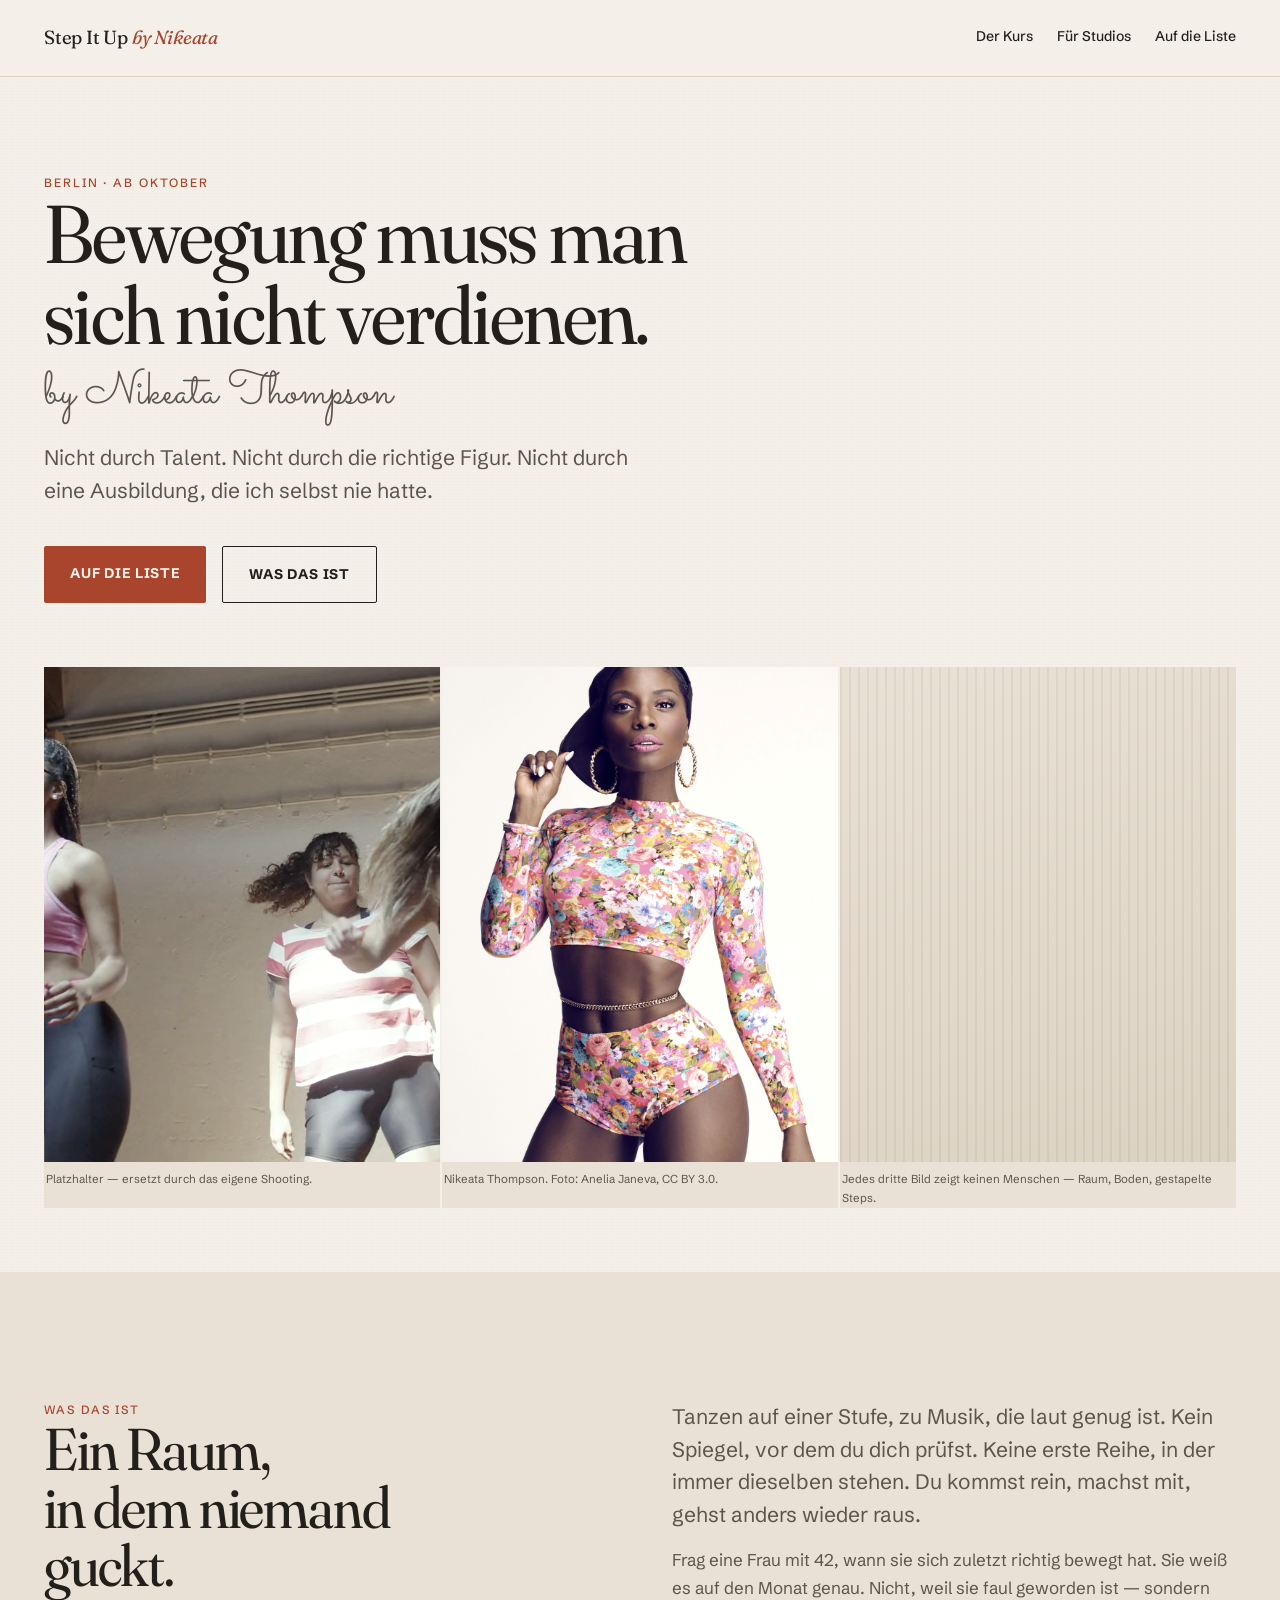
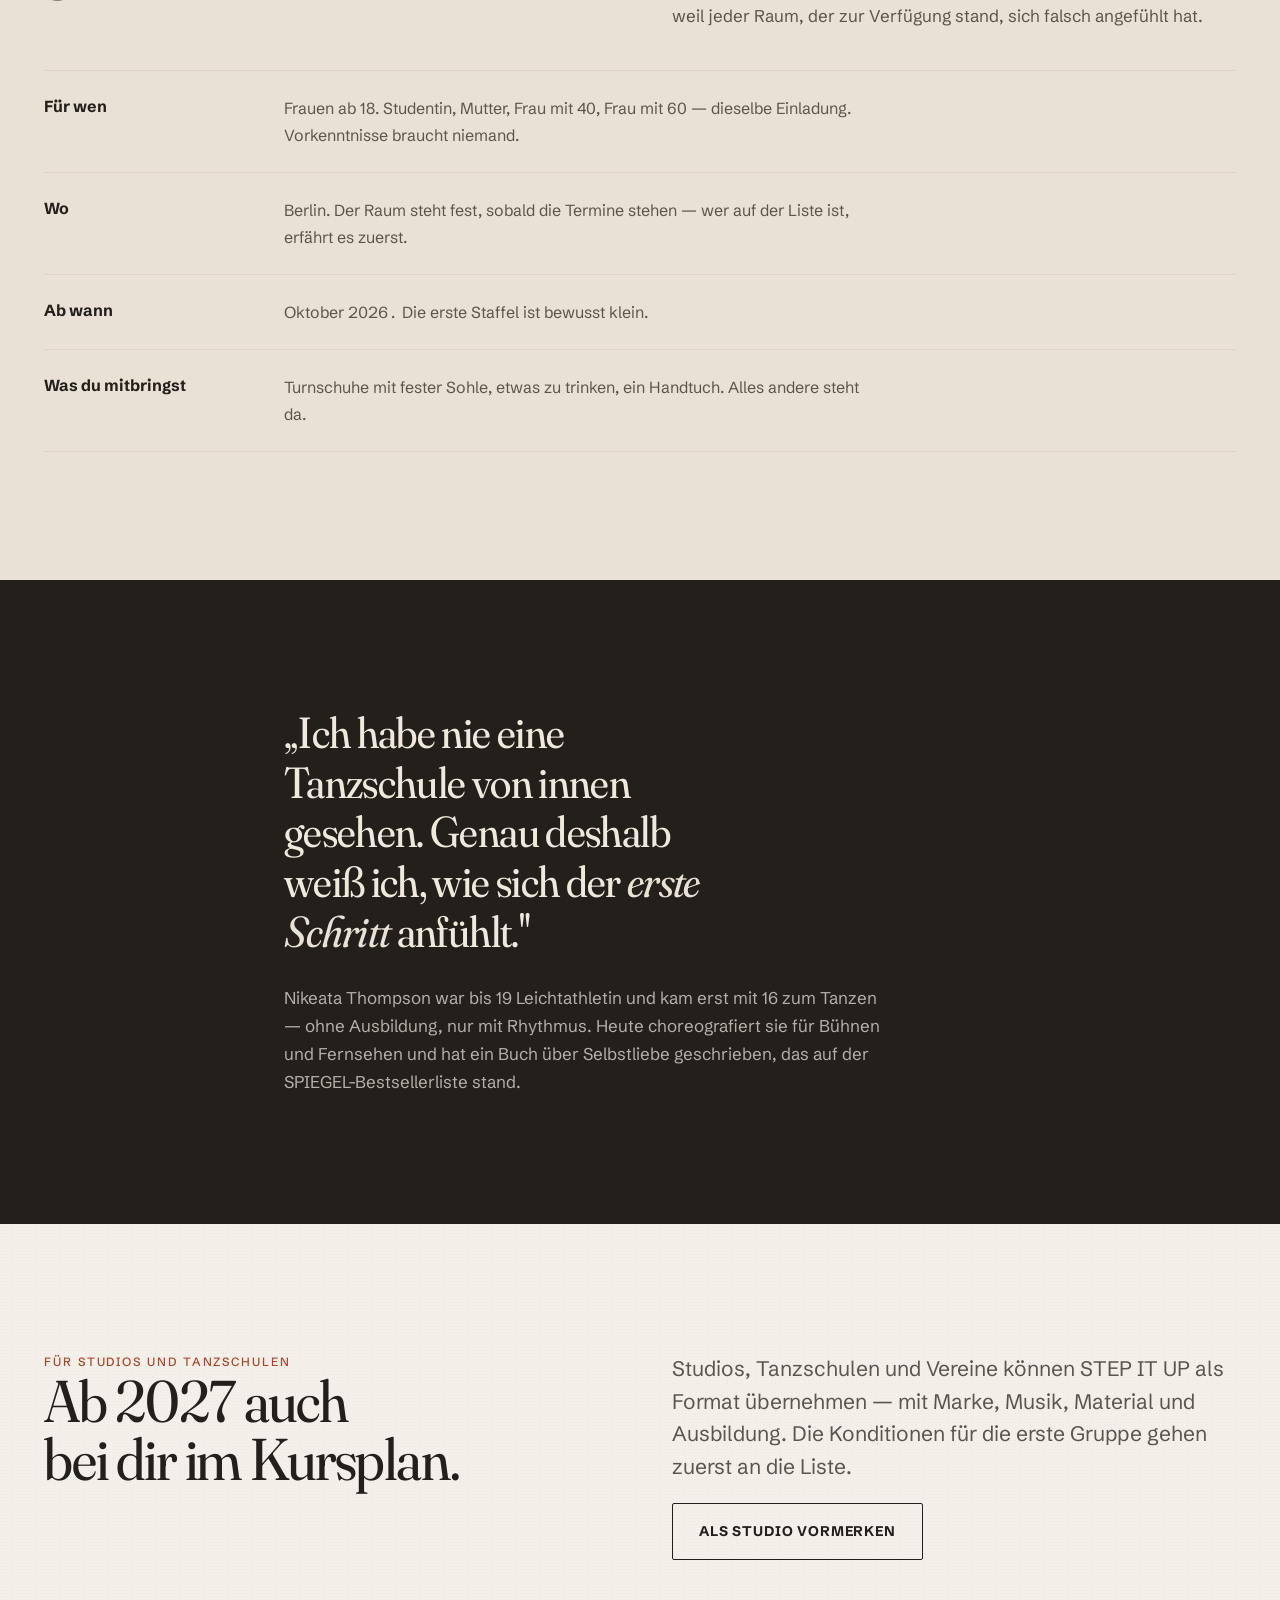
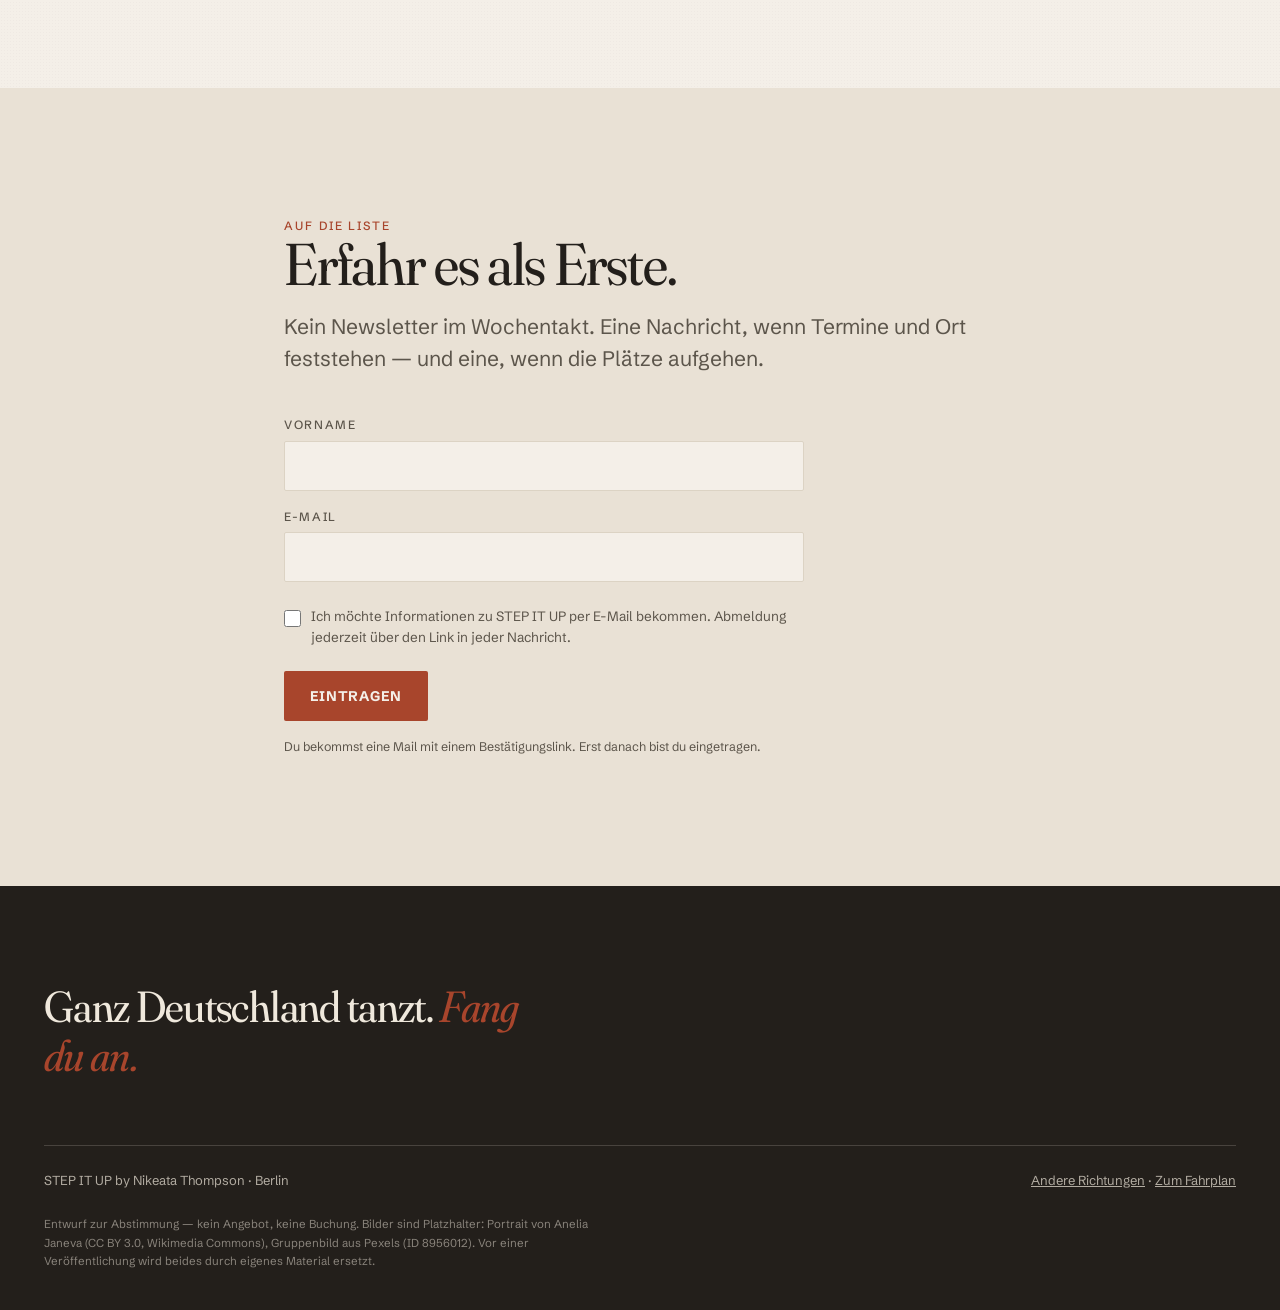
==== boutique/index.html @ 0ad8651d "Neue Reihenfolge: Struktur, System, Moodboards, Homepage - Zielgruppe auf Frauen ab 18 geoeffnet - U" ====
<!doctype html>
<html lang="de">
<head>
<meta charset="utf-8">
<meta name="viewport" content="width=device-width,initial-scale=1">
<title>STEP IT UP by Nikeata Thompson</title>
<meta name="description" content="Bewegung muss man sich nicht verdienen. Ein Kurs in Berlin, ab Oktober.">
<meta name="robots" content="noindex,nofollow">
<link rel="icon" href="data:image/svg+xml,<svg xmlns='http://www.w3.org/2000/svg' viewBox='0 0 80 80'><rect width='80' height='80' fill='%23231F1B'/><g fill='%23A8452C'><rect x='8' y='52' width='18' height='20'/><rect x='31' y='36' width='18' height='36'/><rect x='54' y='20' width='18' height='52'/></g></svg>">
<link rel="preconnect" href="https://fonts.googleapis.com">
<link rel="preconnect" href="https://fonts.gstatic.com" crossorigin>
<link href="https://fonts.googleapis.com/css2?family=Fraunces:ital,opsz,wght,SOFT,WONK@0,9..144,300..700,0..100,0..1;1,9..144,300..700,0..100,0..1&family=Schibsted+Grotesk:wght@400;500;700&family=Sacramento&display=swap" rel="stylesheet">
<link rel="stylesheet" href="tokens.css">
<style>
/* Hallmark · macrostructure: Long Document · genre: editorial · tone: boutique/warm
 * nav: edge-aligned hairline · footer: statement · anchor hue: warm (Ton #A8452C)
 * pre-emit critique: P5 H5 E5 S5 R5 V4
 * Kontrast geprueft: Espresso/Kalk 14.31 · Rauch/Kalk 6.43 · Ton/Kalk 5.17 · Kalkweiss/Espresso 13.44
 * Regel: Ton NIE als Schrift auf Espresso (2.77:1) — dort nur als Flaeche.
 */
*{box-sizing:border-box;margin:0;padding:0}
html,body{overflow-x:clip}
html{scroll-behavior:smooth;scroll-padding-top:76px}
body{
  background:var(--color-paper);color:var(--color-ink);
  font-family:var(--font-body);font-size:17px;line-height:1.65;
  -webkit-font-smoothing:antialiased;
  background-image:radial-gradient(rgba(35,31,27,.025) 1px,transparent 1px);background-size:3px 3px;
}
img{max-width:100%;display:block}
a{color:inherit}
h1,h2,h3{font-family:var(--font-display);font-style:normal;font-weight:400;
  font-variation-settings:'SOFT' 40,'WONK' 1,'opsz' 144;
  line-height:.99;letter-spacing:-.02em;overflow-wrap:anywhere;min-width:0}
h1{font-size:clamp(40px,6.4vw,92px)}
h2{font-size:clamp(30px,4.6vw,62px)}
h3{font-size:clamp(21px,2.3vw,28px);line-height:1.1}
p{max-width:60ch}
.wrap{max-width:var(--measure-page);margin:0 auto;padding:0 var(--space-3)}
.narrow{max-width:760px}
.kick{font-family:var(--font-body);font-weight:500;font-size:12px;letter-spacing:.16em;
  text-transform:uppercase;color:var(--color-accent)}
.lead{font-size:clamp(18px,1.9vw,21px);line-height:1.55;color:var(--color-ink-2)}
.muted{color:var(--color-ink-2)}
.sm{font-size:15px}
.num{font-variant-numeric:tabular-nums}
section{padding:var(--space-7) 0}
.band{background:var(--color-paper-2)}
.dark{background:var(--color-ink);color:var(--color-on-ink)}
.dark .muted,.dark .lead{color:rgba(239,232,220,.72)}
.dark .kick{color:var(--color-paper-2)}

/* Kopf */
.top{position:sticky;top:0;z-index:50;background:var(--color-paper);
  border-bottom:1px solid var(--color-line)}
.top .wrap{display:flex;align-items:center;justify-content:space-between;gap:var(--space-2);height:76px}
.brand{font-family:var(--font-display);font-weight:400;font-variation-settings:'SOFT' 40,'WONK' 1,'opsz' 40;
  font-size:19px;letter-spacing:-.01em;text-decoration:none;white-space:nowrap}
.brand em{font-style:italic;color:var(--color-accent)}
.top nav{display:flex;gap:var(--space-3);align-items:center}
.top nav a{text-decoration:none;font-size:14px;font-weight:500;white-space:nowrap;
  padding-bottom:2px;border-bottom:1px solid transparent;transition:border-color var(--dur) var(--ease-out)}
.top nav a:hover{border-bottom-color:var(--color-accent)}
.top nav a:focus-visible{outline:2px solid var(--color-ink);outline-offset:4px}
@media(max-width:640px){.top nav a.hide-s{display:none}}

/* Hero */
.hero{padding:var(--space-6) 0 var(--space-5)}
.hero h1{max-width:14ch}
.hero .sig{font-family:var(--font-sig);font-size:clamp(28px,4vw,46px);line-height:1;
  margin-top:var(--space-2);color:var(--color-ink-2)}
.hero .lead{margin-top:var(--space-3);max-width:46ch}
.actions{display:flex;gap:var(--space-2);flex-wrap:wrap;margin-top:var(--space-4)}
.btn{display:inline-block;text-decoration:none;white-space:nowrap;
  font-family:var(--font-body);font-weight:700;font-size:14px;letter-spacing:.06em;text-transform:uppercase;
  padding:16px 26px;border-radius:2px;
  transition:transform var(--dur) var(--ease-out),background var(--dur) var(--ease-out)}
.btn:hover{transform:translateY(-2px)}
.btn:focus-visible{outline:2px solid var(--color-ink);outline-offset:3px}
.btn-a{background:var(--color-accent);color:var(--color-paper)}
.btn-b{background:transparent;color:var(--color-ink);border:1px solid var(--color-ink)}
.btn-b:hover{background:var(--color-paper-2)}

/* Bildband */
.figs{display:grid;grid-template-columns:repeat(auto-fit,minmax(min(100%,220px),1fr));gap:2px;margin-top:var(--space-5)}
.figs figure{margin:0;position:relative;background:var(--color-paper-2)}
.figs img{width:100%;aspect-ratio:4/5;object-fit:cover;object-position:50% 22%;
  filter:saturate(.72) contrast(1.03) sepia(.1)}
.figs figcaption{font-size:11.5px;color:var(--color-ink-2);padding:8px 2px 0}
.figs figcaption{min-height:2.6em}
.figs .plate{aspect-ratio:4/5;background:
  repeating-linear-gradient(90deg,rgba(35,31,27,.055) 0 2px,transparent 2px 9px),
  linear-gradient(160deg,var(--color-paper-2),#DCD2C2)}

/* Textblöcke */
.two{display:grid;grid-template-columns:repeat(auto-fit,minmax(min(100%,300px),1fr));
  gap:var(--space-4) var(--space-5);align-items:start}
.rule{border-top:1px solid var(--color-line);padding-top:var(--space-3);margin-top:var(--space-4)}
.items{display:grid;gap:0;margin-top:var(--space-4)}
.item{display:grid;grid-template-columns:minmax(0,1fr);gap:6px;
  padding:var(--space-3) 0;border-top:1px solid var(--color-line)}
.item:last-child{border-bottom:1px solid var(--color-line)}
@media(min-width:720px){.item{grid-template-columns:200px minmax(0,1fr);gap:var(--space-4)}}
.item h3{font-family:var(--font-body);font-weight:700;font-size:16px;letter-spacing:0;line-height:1.4}
.item p{color:var(--color-ink-2);font-size:16px}

/* Zitat */
.quote{font-family:var(--font-display);font-weight:400;
  font-variation-settings:'SOFT' 50,'WONK' 1,'opsz' 120;
  font-size:clamp(24px,3.4vw,46px);line-height:1.14;letter-spacing:-.015em;max-width:18ch}
.quote em{font-style:italic;color:var(--color-accent)}
.dark .quote em{font-style:italic;color:var(--color-paper-2)}

/* Formular */
form{margin-top:var(--space-4);max-width:520px}
label{display:block;font-size:12px;letter-spacing:.14em;text-transform:uppercase;
  color:var(--color-ink-2);margin-bottom:6px;font-weight:500}
input[type=text],input[type=email]{width:100%;padding:14px 15px;font-family:inherit;font-size:16px;
  background:var(--color-paper);border:1px solid var(--color-line);border-radius:2px;color:var(--color-ink)}
input:focus-visible{outline:2px solid var(--color-accent);outline-offset:1px;border-color:transparent}
.field{margin-bottom:var(--space-2)}
.consent{display:flex;gap:10px;align-items:flex-start;margin:var(--space-3) 0}
.consent input{width:17px;height:17px;margin-top:4px;flex:none;accent-color:var(--color-accent)}
.consent label{text-transform:none;letter-spacing:0;font-size:13.5px;line-height:1.5;margin:0;font-weight:400}
button.btn{border:0;cursor:pointer}
.hp{position:absolute;left:-9999px;width:1px;height:1px;overflow:hidden}
.note{font-size:12.5px;color:var(--color-ink-2);margin-top:var(--space-2)}

footer{background:var(--color-ink);color:var(--color-on-ink);padding:var(--space-6) 0 var(--space-4)}
footer .quote{max-width:20ch}
.fmeta{margin-top:var(--space-5);padding-top:var(--space-3);border-top:1px solid rgba(239,232,220,.18);
  display:flex;justify-content:space-between;gap:var(--space-2);flex-wrap:wrap;
  font-size:13px;color:rgba(239,232,220,.7)}
.fmeta a{white-space:nowrap}
.disc{font-size:11.5px;color:rgba(239,232,220,.5);margin-top:var(--space-3);line-height:1.6;max-width:80ch}

.rv{opacity:0;transform:translateY(16px);
  transition:opacity var(--dur-2) var(--ease-out),transform var(--dur-2) var(--ease-out)}
.rv.in{opacity:1;transform:none}
@media (prefers-reduced-motion:reduce){
  .rv{opacity:1;transform:none;transition:none}
  *{animation:none!important}
  html{scroll-behavior:auto}
}
</style>
</head>
<body>

<header class="top">
  <div class="wrap">
    <a class="brand" href="#top">Step It Up <em>by Nikeata</em></a>
    <nav>
      <a class="hide-s" href="#kurs">Der Kurs</a>
      <a class="hide-s" href="#studios">Für Studios</a>
      <a href="#liste">Auf die Liste</a>
    </nav>
  </div>
</header>

<main id="top">

<section class="hero">
  <div class="wrap">
    <p class="kick rv">Berlin · ab Oktober</p>
    <h1 class="rv">Bewegung muss man sich nicht verdienen.</h1>
    <p class="sig rv">by Nikeata Thompson</p>
    <p class="lead rv">Nicht durch Talent. Nicht durch die richtige Figur. Nicht durch eine Ausbildung,
      die ich selbst nie hatte.</p>
    <div class="actions rv">
      <a class="btn btn-a" href="#liste">Auf die Liste</a>
      <a class="btn btn-b" href="#kurs">Was das ist</a>
    </div>

    <div class="figs">
      <figure class="rv"><img src="assets/hero-poster.jpg" alt="Eine Gruppe Frauen in Bewegung">
        <figcaption>Platzhalter — ersetzt durch das eigene Shooting.</figcaption></figure>
      <figure class="rv portrait"><img src="assets/nikeata-portrait.jpg" alt="Nikeata Thompson">
        <figcaption>Nikeata Thompson. Foto: Anelia Janeva, CC BY 3.0.</figcaption></figure>
      <figure class="rv"><div class="plate" role="img" aria-label="Platzhalter für ein Raumbild ohne Menschen"></div>
        <figcaption>Jedes dritte Bild zeigt keinen Menschen — Raum, Boden, gestapelte Steps.</figcaption></figure>
    </div>
  </div>
</section>

<section class="band" id="kurs">
  <div class="wrap">
    <div class="two">
      <div>
        <p class="kick rv">Was das ist</p>
        <h2 class="rv">Ein Raum,<br>in dem niemand<br>guckt.</h2>
      </div>
      <div>
        <p class="lead rv">Tanzen auf einer Stufe, zu Musik, die laut genug ist. Kein Spiegel, vor dem
          du dich prüfst. Keine erste Reihe, in der immer dieselben stehen. Du kommst rein, machst mit,
          gehst anders wieder raus.</p>
        <p class="rv muted" style="margin-top:16px">Frag eine Frau mit 42, wann sie sich zuletzt richtig
          bewegt hat. Sie weiß es auf den Monat genau. Nicht, weil sie faul geworden ist — sondern weil
          jeder Raum, der zur Verfügung stand, sich falsch angefühlt hat.</p>
      </div>
    </div>

    <div class="items">
      <div class="item rv"><h3>Für wen</h3>
        <p>Frauen ab 18. Studentin, Mutter, Frau mit 40, Frau mit 60 — dieselbe Einladung.
          Vorkenntnisse braucht niemand.</p></div>
      <div class="item rv"><h3>Wo</h3>
        <p>Berlin. Der Raum steht fest, sobald die Termine stehen — wer auf der Liste ist, erfährt es zuerst.</p></div>
      <div class="item rv"><h3>Ab wann</h3>
        <p><span class="num">Oktober 2026.</span> Die erste Staffel ist bewusst klein.</p></div>
      <div class="item rv"><h3>Was du mitbringst</h3>
        <p>Turnschuhe mit fester Sohle, etwas zu trinken, ein Handtuch. Alles andere steht da.</p></div>
    </div>
  </div>
</section>

<section class="dark">
  <div class="wrap narrow">
    <p class="quote rv">„Ich habe nie eine Tanzschule von innen gesehen. Genau deshalb weiß ich,
      wie sich der <em>erste Schritt</em> anfühlt."</p>
    <p class="muted rv" style="margin-top:28px">Nikeata Thompson war bis 19 Leichtathletin und kam erst
      mit 16 zum Tanzen — ohne Ausbildung, nur mit Rhythmus. Heute choreografiert sie für Bühnen und
      Fernsehen und hat ein Buch über Selbstliebe geschrieben, das auf der SPIEGEL-Bestsellerliste stand.</p>
  </div>
</section>

<section id="studios">
  <div class="wrap">
    <div class="two">
      <div>
        <p class="kick rv">Für Studios und Tanzschulen</p>
        <h2 class="rv">Ab 2027 auch<br>bei dir im Kursplan.</h2>
      </div>
      <div>
        <p class="lead rv">Studios, Tanzschulen und Vereine können STEP IT UP als Format übernehmen —
          mit Marke, Musik, Material und Ausbildung. Die Konditionen für die erste Gruppe gehen zuerst
          an die Liste.</p>
        <p class="rv"><a class="btn btn-b" style="margin-top:20px" href="#liste">Als Studio vormerken</a></p>
      </div>
    </div>
  </div>
</section>

<section class="band" id="liste">
  <div class="wrap narrow">
    <p class="kick rv">Auf die Liste</p>
    <h2 class="rv">Erfahr es als Erste.</h2>
    <p class="lead rv" style="margin-top:16px">Kein Newsletter im Wochentakt. Eine Nachricht, wenn
      Termine und Ort feststehen — und eine, wenn die Plätze aufgehen.</p>

    <form id="f" novalidate>
      <div class="field">
        <label for="vorname">Vorname</label>
        <input type="text" id="vorname" name="vorname" autocomplete="given-name" required>
      </div>
      <div class="field">
        <label for="email">E-Mail</label>
        <input type="email" id="email" name="email" autocomplete="email" inputmode="email" required>
      </div>
      <div class="hp" aria-hidden="true"><label for="web">Website</label>
        <input type="text" id="web" name="web" tabindex="-1" autocomplete="off"></div>
      <div class="consent">
        <input type="checkbox" id="ok" name="ok" required>
        <label for="ok">Ich möchte Informationen zu STEP IT UP per E-Mail bekommen.
          Abmeldung jederzeit über den Link in jeder Nachricht.</label>
      </div>
      <button class="btn btn-a" type="submit">Eintragen</button>
      <p class="note" id="msg" role="status" aria-live="polite">Du bekommst eine Mail mit einem
        Bestätigungslink. Erst danach bist du eingetragen.</p>
    </form>
  </div>
</section>

</main>

<footer>
  <div class="wrap">
    <p class="quote">Ganz Deutschland tanzt. <em>Fang du an.</em></p>
    <div class="fmeta">
      <span>STEP IT UP by Nikeata Thompson · Berlin</span>
      <span><a href="../moodboards/">Andere Richtungen</a> · <a href="../">Zum Fahrplan</a></span>
    </div>
    <p class="disc">Entwurf zur Abstimmung — kein Angebot, keine Buchung. Bilder sind Platzhalter:
      Portrait von Anelia Janeva (CC BY 3.0, Wikimedia Commons), Gruppenbild aus Pexels (ID 8956012).
      Vor einer Veröffentlichung wird beides durch eigenes Material ersetzt.</p>
  </div>
</footer>

<script>
(function(){
  var reduce = matchMedia('(prefers-reduced-motion: reduce)').matches;
  if (reduce) { document.querySelectorAll('.rv').forEach(function(e){ e.classList.add('in'); }); }
  else {
    var io = new IntersectionObserver(function(es){
      es.forEach(function(e){ if (e.isIntersecting){ e.target.classList.add('in'); io.unobserve(e.target); } });
    }, {threshold:.14, rootMargin:'0px 0px -6% 0px'});
    document.querySelectorAll('.rv').forEach(function(e){ io.observe(e); });
  }
  var f = document.getElementById('f'), msg = document.getElementById('msg');
  f.addEventListener('submit', function(ev){
    ev.preventDefault();
    if (f.web.value) return;
    if (!f.checkValidity()) { msg.textContent = 'Bitte Vorname, E-Mail und das Häkchen ausfüllen.'; f.reportValidity(); return; }
    msg.textContent = 'Entwurf — hier wird später die Anmeldung an Nimbuscloud übergeben.';
  });
})();
</script>
</body>
</html>
---- boutique/tokens.css ----
/* STEP IT UP · Boutique — Design-Tokens
   Kontrast geprueft (WCAG 2.1): Espresso/Kalk 14.31:1 · Rauch/Kalk 6.43:1
   Ton/Kalk 5.17:1 · Kalkweiss/Espresso 13.44:1 · Kalk/Ton 5.17:1
   VERBOTEN: Ton als Schrift auf Espresso (2.77:1) — dort nur als Flaeche. */
:root{
  --color-paper:#F4EFE8;
  --color-paper-2:#E9E1D5;
  --color-ink:#231F1B;
  --color-ink-2:#5C554B;
  --color-accent:#A8452C;
  --color-on-ink:#EFE8DC;
  --color-line:#DCD3C4;

  --font-display:'Fraunces',Georgia,serif;
  --font-body:'Schibsted Grotesk',system-ui,-apple-system,sans-serif;
  --font-sig:'Sacramento',cursive;

  --space-1:8px; --space-2:16px; --space-3:24px; --space-4:40px;
  --space-5:64px; --space-6:96px; --space-7:clamp(72px,10vw,160px);

  --measure-page:1240px;
  --radius:2px;
  --rule:1px;

  --dur:240ms; --dur-2:640ms;
  --ease-out:cubic-bezier(.22,.61,.36,1);
}
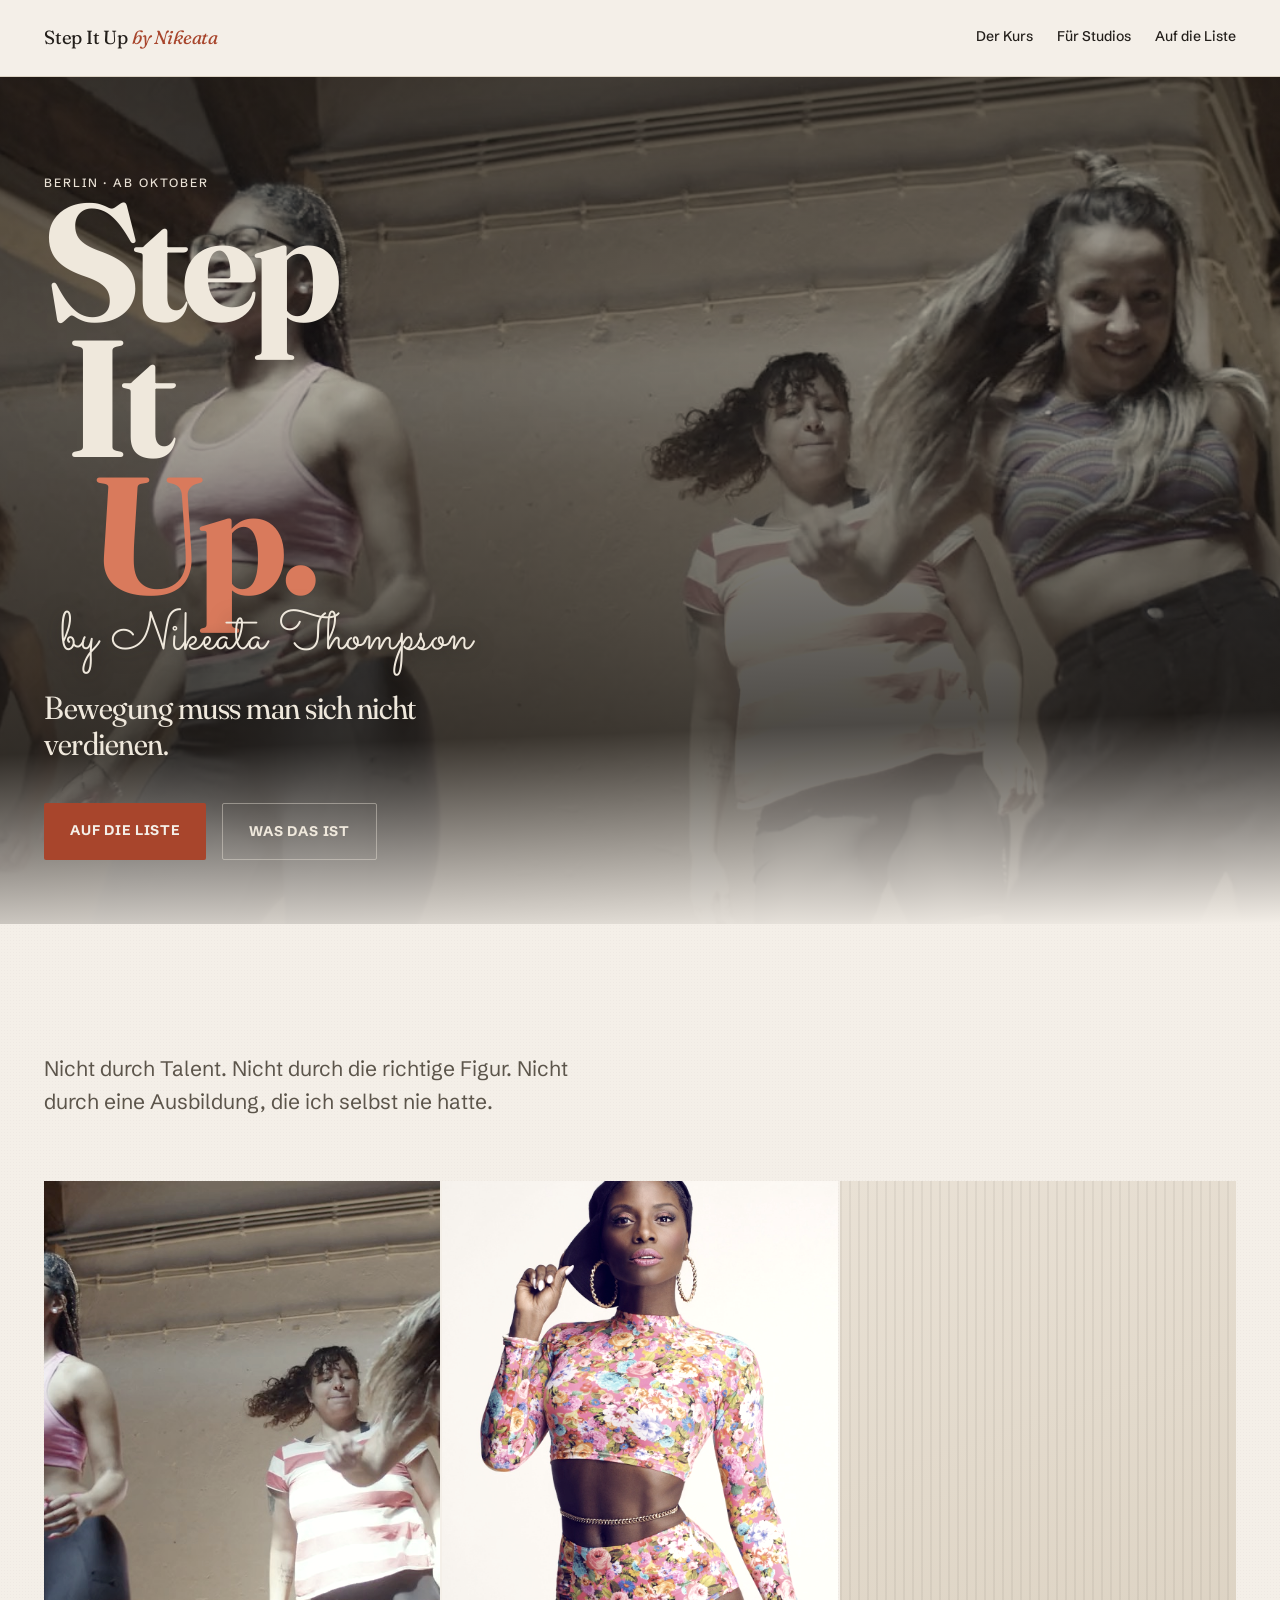
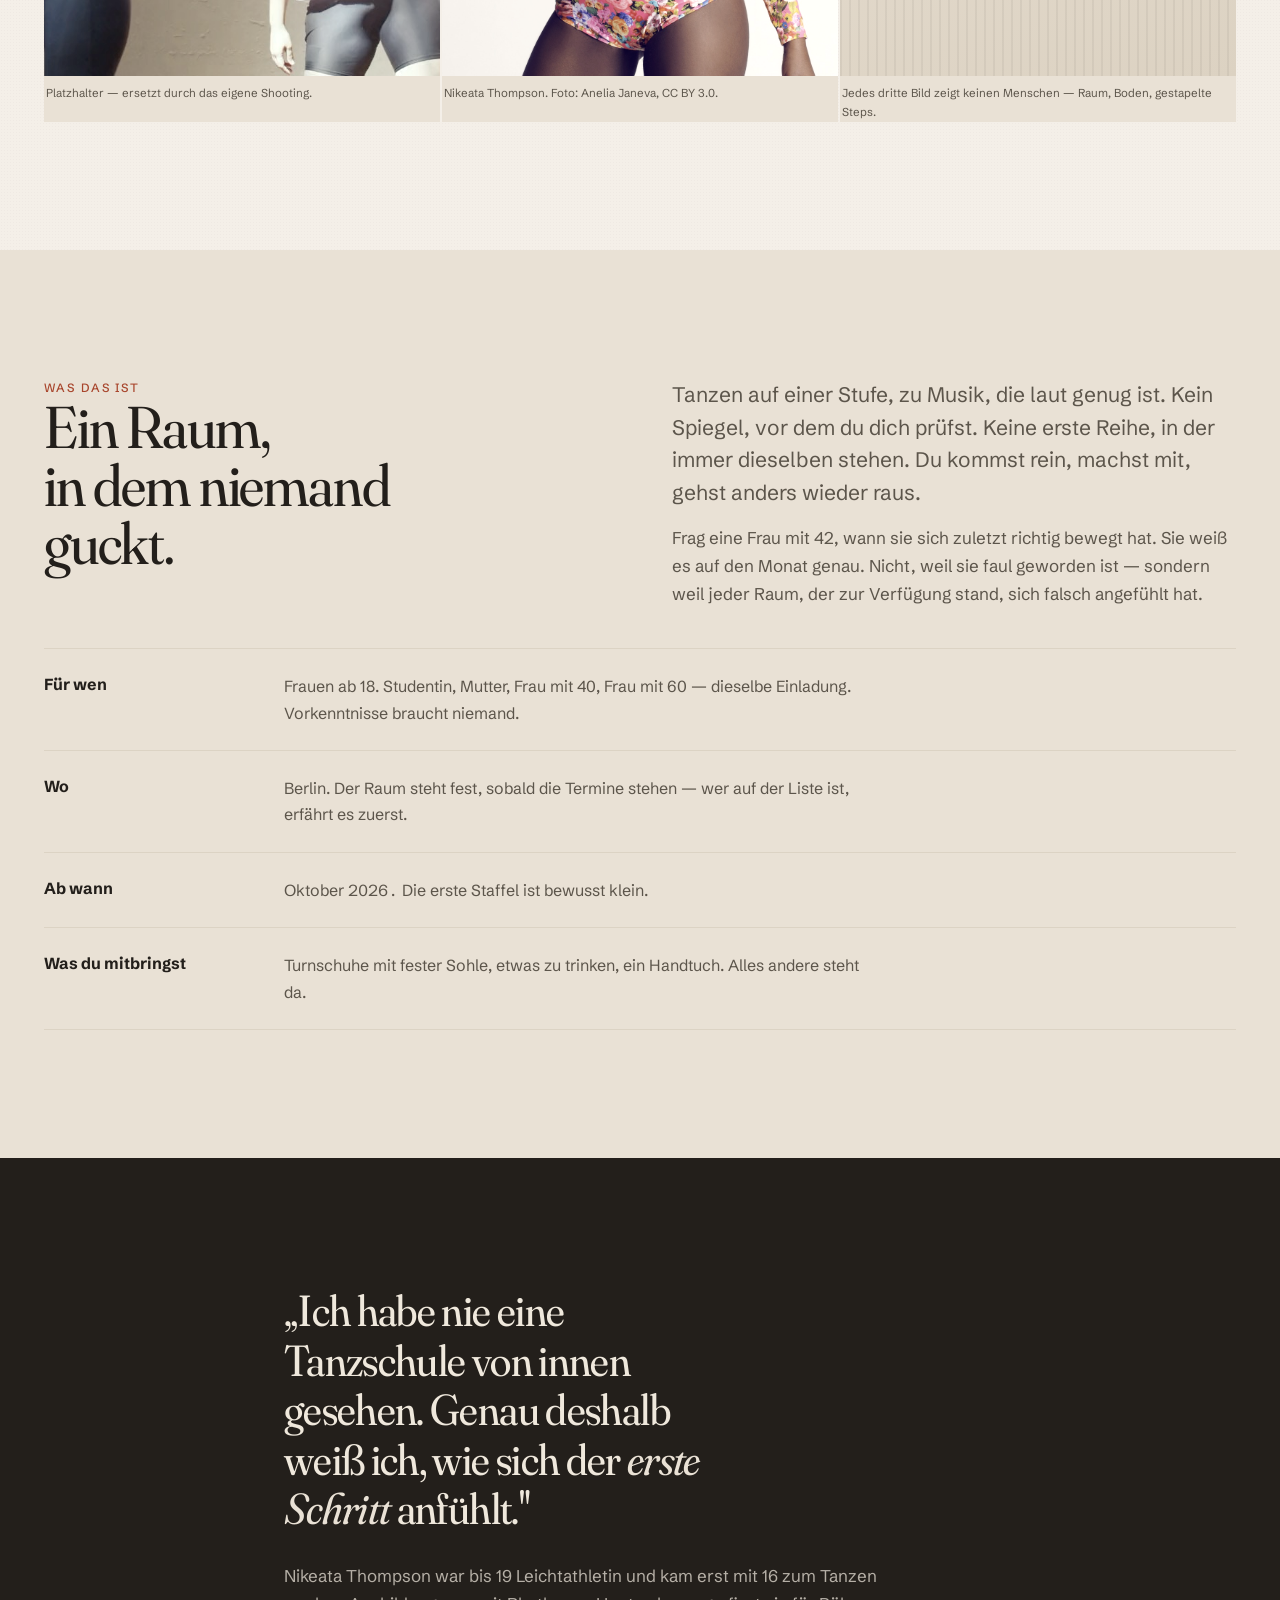
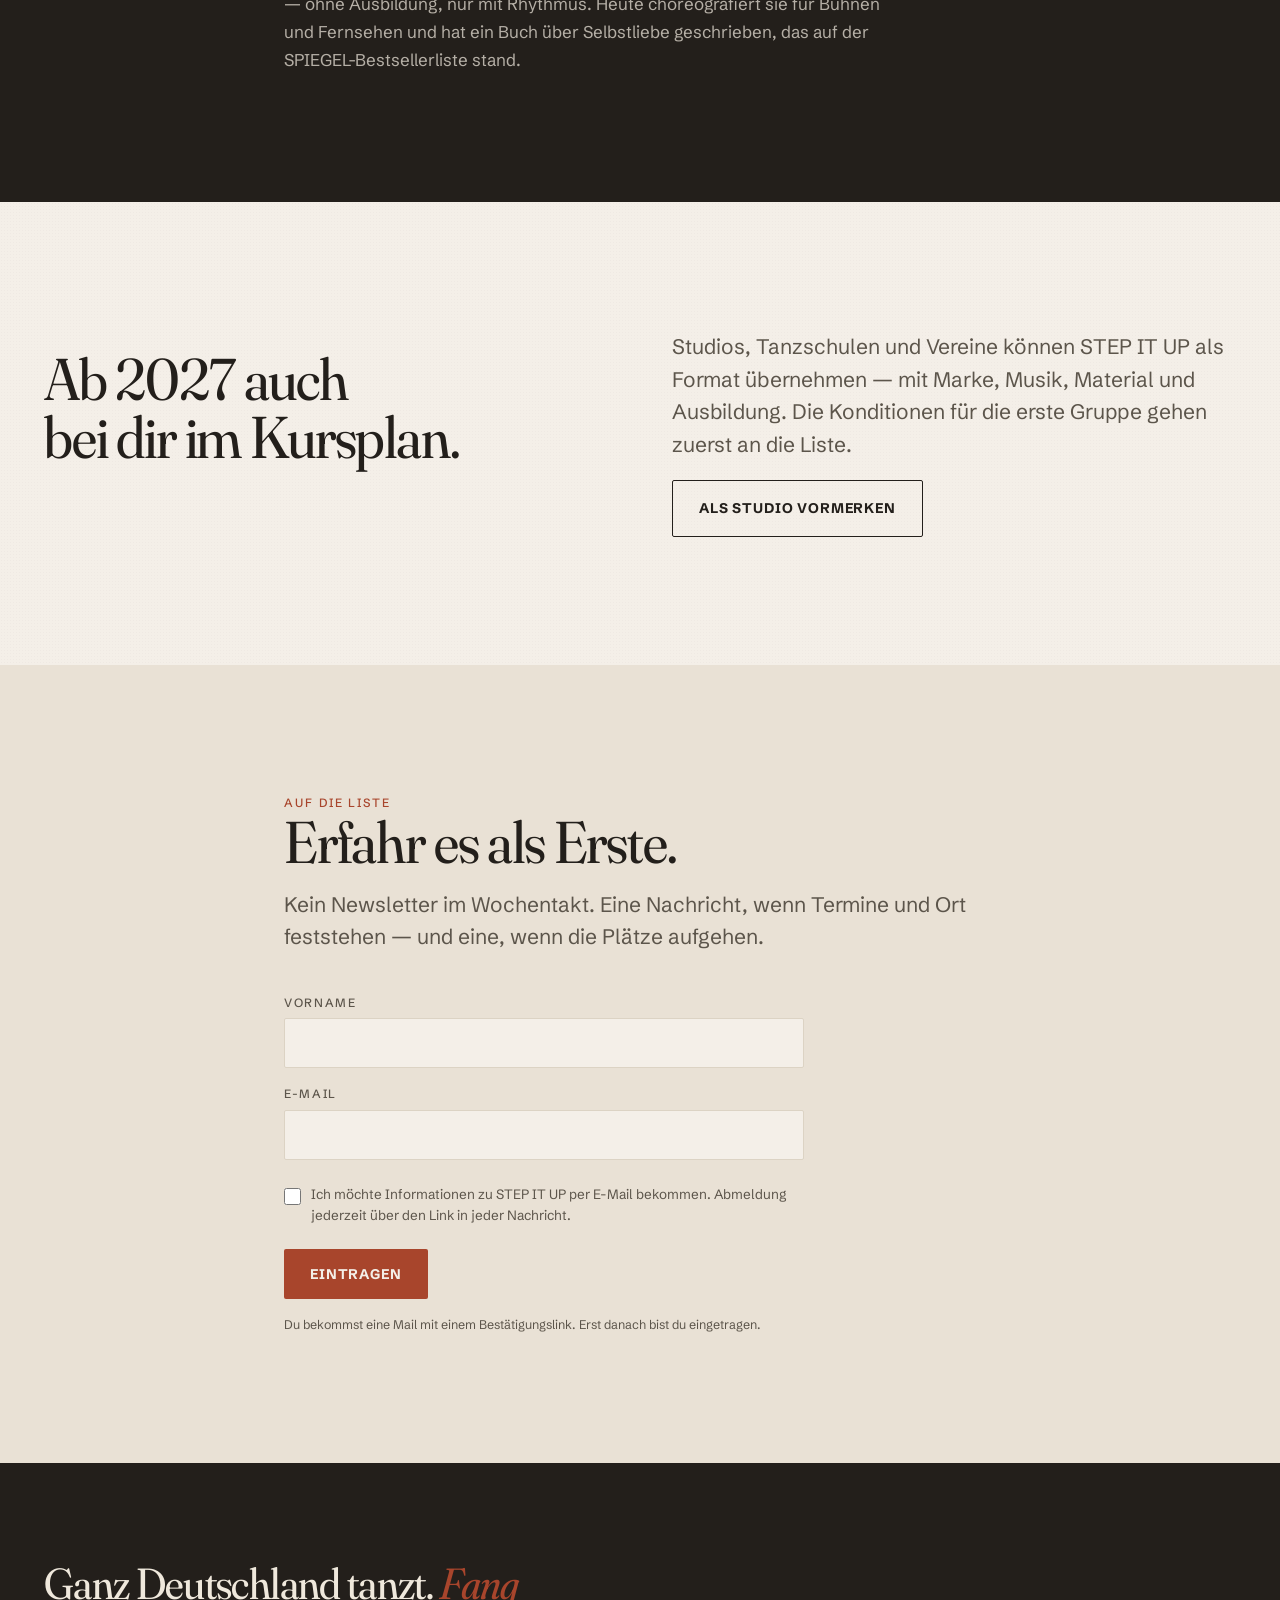
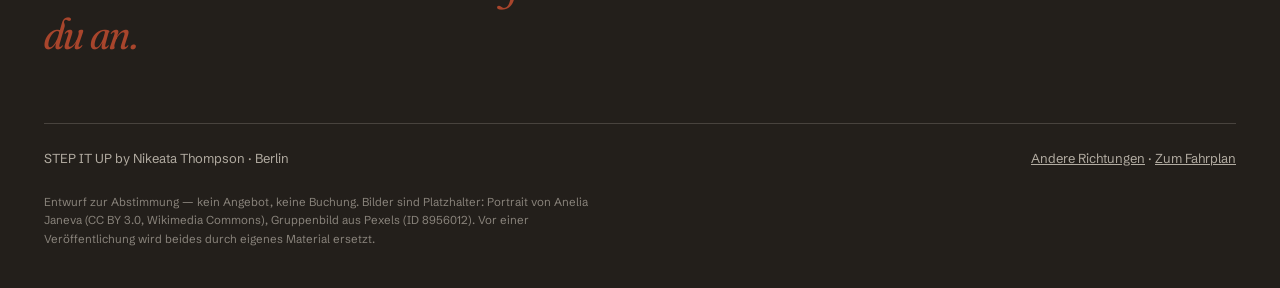
==== commit fd2e2bea: "Abnahmefassung fuer den Termin am 24.08. 11 Kapitel: Warum, zwei Produkte, Logo, Homepage mit Startd" ====
--- a/boutique/index.html
+++ b/boutique/index.html
@@ -64,12 +64,41 @@
 .top nav a:focus-visible{outline:2px solid var(--color-ink);outline-offset:4px}
 @media(max-width:640px){.top nav a.hide-s{display:none}}
 
-/* Hero */
-.hero{padding:var(--space-6) 0 var(--space-5)}
-.hero h1{max-width:14ch}
-.hero .sig{font-family:var(--font-sig);font-size:clamp(28px,4vw,46px);line-height:1;
-  margin-top:var(--space-2);color:var(--color-ink-2)}
-.hero .lead{margin-top:var(--space-3);max-width:46ch}
+
+/* Hero mit Video */
+.hero{position:relative;min-height:min(92svh,860px);display:flex;align-items:flex-end;
+  overflow:hidden;background:var(--color-ink);padding:0}
+.hero video,.hero .still{position:absolute;inset:0;width:100%;height:100%;object-fit:cover;z-index:1;
+  filter:saturate(.5) contrast(1.04) sepia(.26) brightness(.95);
+  transform:scale(1.05);animation:drift 30s ease-in-out infinite alternate}
+@keyframes drift{from{transform:scale(1.05)}to{transform:scale(1.13)}}
+.hero .veil{position:absolute;inset:0;z-index:2;background:
+  linear-gradient(178deg,rgba(35,31,27,.62) 0%,rgba(35,31,27,.30) 34%,rgba(35,31,27,.80) 76%,var(--color-paper) 100%)}
+.hero .wrap{position:relative;z-index:3;width:100%;padding-top:var(--space-6);padding-bottom:var(--space-5)}
+/* Wortmarke, gestuft und bewegt */
+.mark{font-family:var(--font-display);font-weight:700;
+  font-variation-settings:'SOFT' 30,'WONK' 0,'opsz' 144;
+  font-size:clamp(58px,13vw,168px);line-height:.82;letter-spacing:-.035em;
+  color:var(--color-on-ink);overflow-wrap:normal}
+.mark span{display:block;opacity:0;animation:rise 1.05s var(--ease-out) both}
+.mark .s2{padding-left:.14em;animation-delay:.15s}
+.mark .s3{padding-left:.28em;animation-delay:.3s;color:var(--color-accent-lift)}
+@keyframes rise{from{opacity:0;transform:translateY(44px)}to{opacity:1;transform:none}}
+.hero .sig{font-family:var(--font-sig);font-size:clamp(28px,4.2vw,54px);line-height:1;
+  color:var(--color-on-ink);margin-top:10px;padding-left:.32em;opacity:0;
+  animation:rise 1s var(--ease-out) .46s both;text-shadow:0 2px 20px rgba(35,31,27,.5)}
+.hero .claim{margin-top:var(--space-3);max-width:24ch;color:var(--color-on-ink);
+  font-family:var(--font-display);font-weight:400;font-variation-settings:'SOFT' 40,'WONK' 1,'opsz' 96;
+  font-size:clamp(20px,2.5vw,32px);line-height:1.14;letter-spacing:-.015em;
+  opacity:0;animation:rise 1s var(--ease-out) .6s both}
+.hero .actions{opacity:0;animation:rise 1s var(--ease-out) .74s both}
+.hero .btn-b{color:var(--color-on-ink);border-color:rgba(239,232,220,.42)}
+.hero .btn-b:hover{background:rgba(239,232,220,.1)}
+.hero .kick{color:var(--color-paper-2);opacity:0;animation:rise 1s var(--ease-out) .1s both}
+@media (prefers-reduced-motion:reduce){
+  .hero video,.hero .still,.mark span,.hero .sig,.hero .claim,.hero .actions,.hero .kick{animation:none;opacity:1;transform:none}
+}
+
 .actions{display:flex;gap:var(--space-2);flex-wrap:wrap;margin-top:var(--space-4)}
 .btn{display:inline-block;text-decoration:none;white-space:nowrap;
   font-family:var(--font-body);font-weight:700;font-size:14px;letter-spacing:.06em;text-transform:uppercase;
@@ -160,17 +189,26 @@
 <main id="top">
 
 <section class="hero">
-  <div class="wrap">
-    <p class="kick rv">Berlin · ab Oktober</p>
-    <h1 class="rv">Bewegung muss man sich nicht verdienen.</h1>
-    <p class="sig rv">by Nikeata Thompson</p>
-    <p class="lead rv">Nicht durch Talent. Nicht durch die richtige Figur. Nicht durch eine Ausbildung,
-      die ich selbst nie hatte.</p>
-    <div class="actions rv">
+  <video id="hv" autoplay muted loop playsinline preload="metadata" poster="assets/hero-poster.jpg" aria-hidden="true">
+    <source src="assets/hero.mp4" type="video/mp4">
+  </video>
+  <div class="veil"></div>
+  <div class="wrap">
+    <p class="kick">Berlin · ab Oktober</p>
+    <h1 class="mark"><span>Step</span><span class="s2">It</span><span class="s3">Up.</span></h1>
+    <p class="sig">by Nikeata Thompson</p>
+    <p class="claim">Bewegung muss man sich nicht verdienen.</p>
+    <div class="actions">
       <a class="btn btn-a" href="#liste">Auf die Liste</a>
       <a class="btn btn-b" href="#kurs">Was das ist</a>
     </div>
-
+  </div>
+</section>
+
+<section>
+  <div class="wrap">
+    <p class="lead rv" style="max-width:44ch">Nicht durch Talent. Nicht durch die richtige Figur.
+      Nicht durch eine Ausbildung, die ich selbst nie hatte.</p>
     <div class="figs">
       <figure class="rv"><img src="assets/hero-poster.jpg" alt="Eine Gruppe Frauen in Bewegung">
         <figcaption>Platzhalter — ersetzt durch das eigene Shooting.</figcaption></figure>
--- a/boutique/tokens.css
+++ b/boutique/tokens.css
@@ -10,6 +10,8 @@
   --color-accent:#A8452C;
   --color-on-ink:#EFE8DC;
   --color-line:#DCD3C4;
+  /* heller Akzent NUR fuer Schrift auf Espresso — 6.02:1 (Ton selbst waere 2.77:1) */
+  --color-accent-lift:#D97A5C;
 
   --font-display:'Fraunces',Georgia,serif;
   --font-body:'Schibsted Grotesk',system-ui,-apple-system,sans-serif;
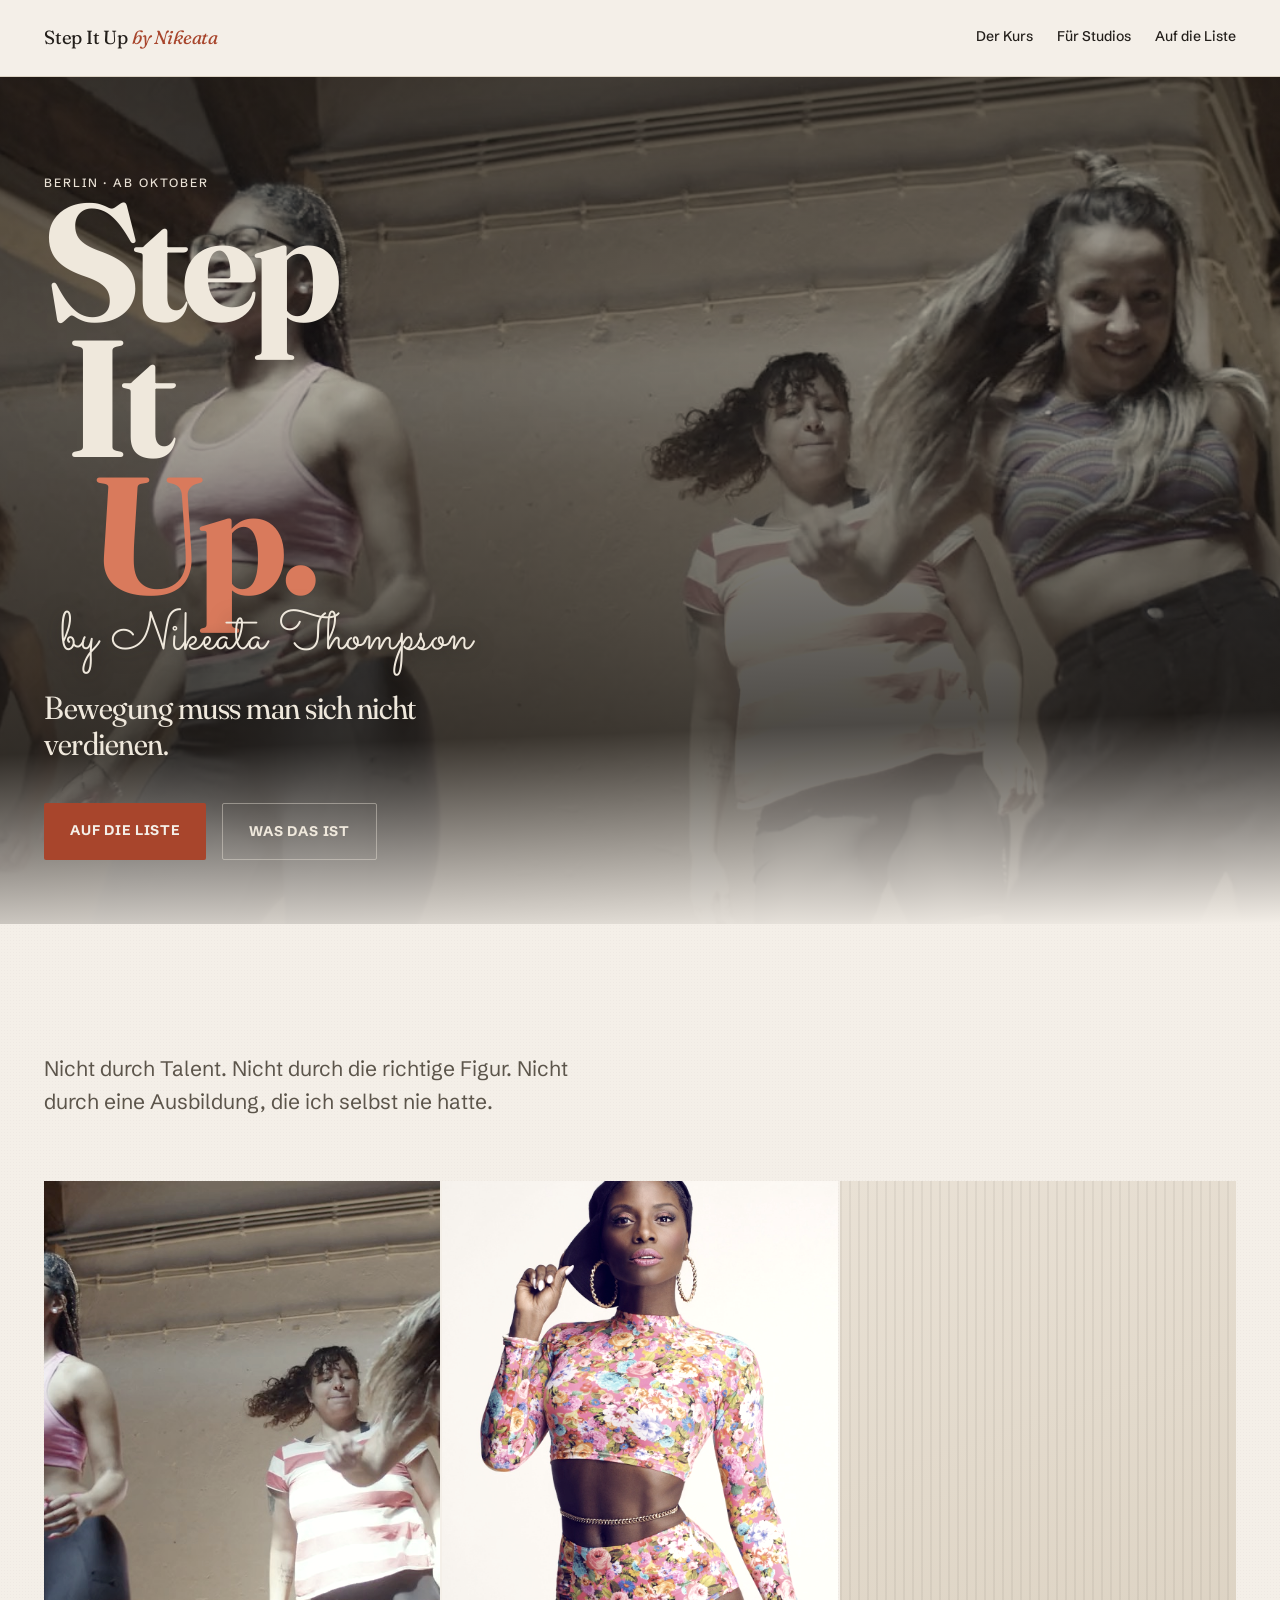
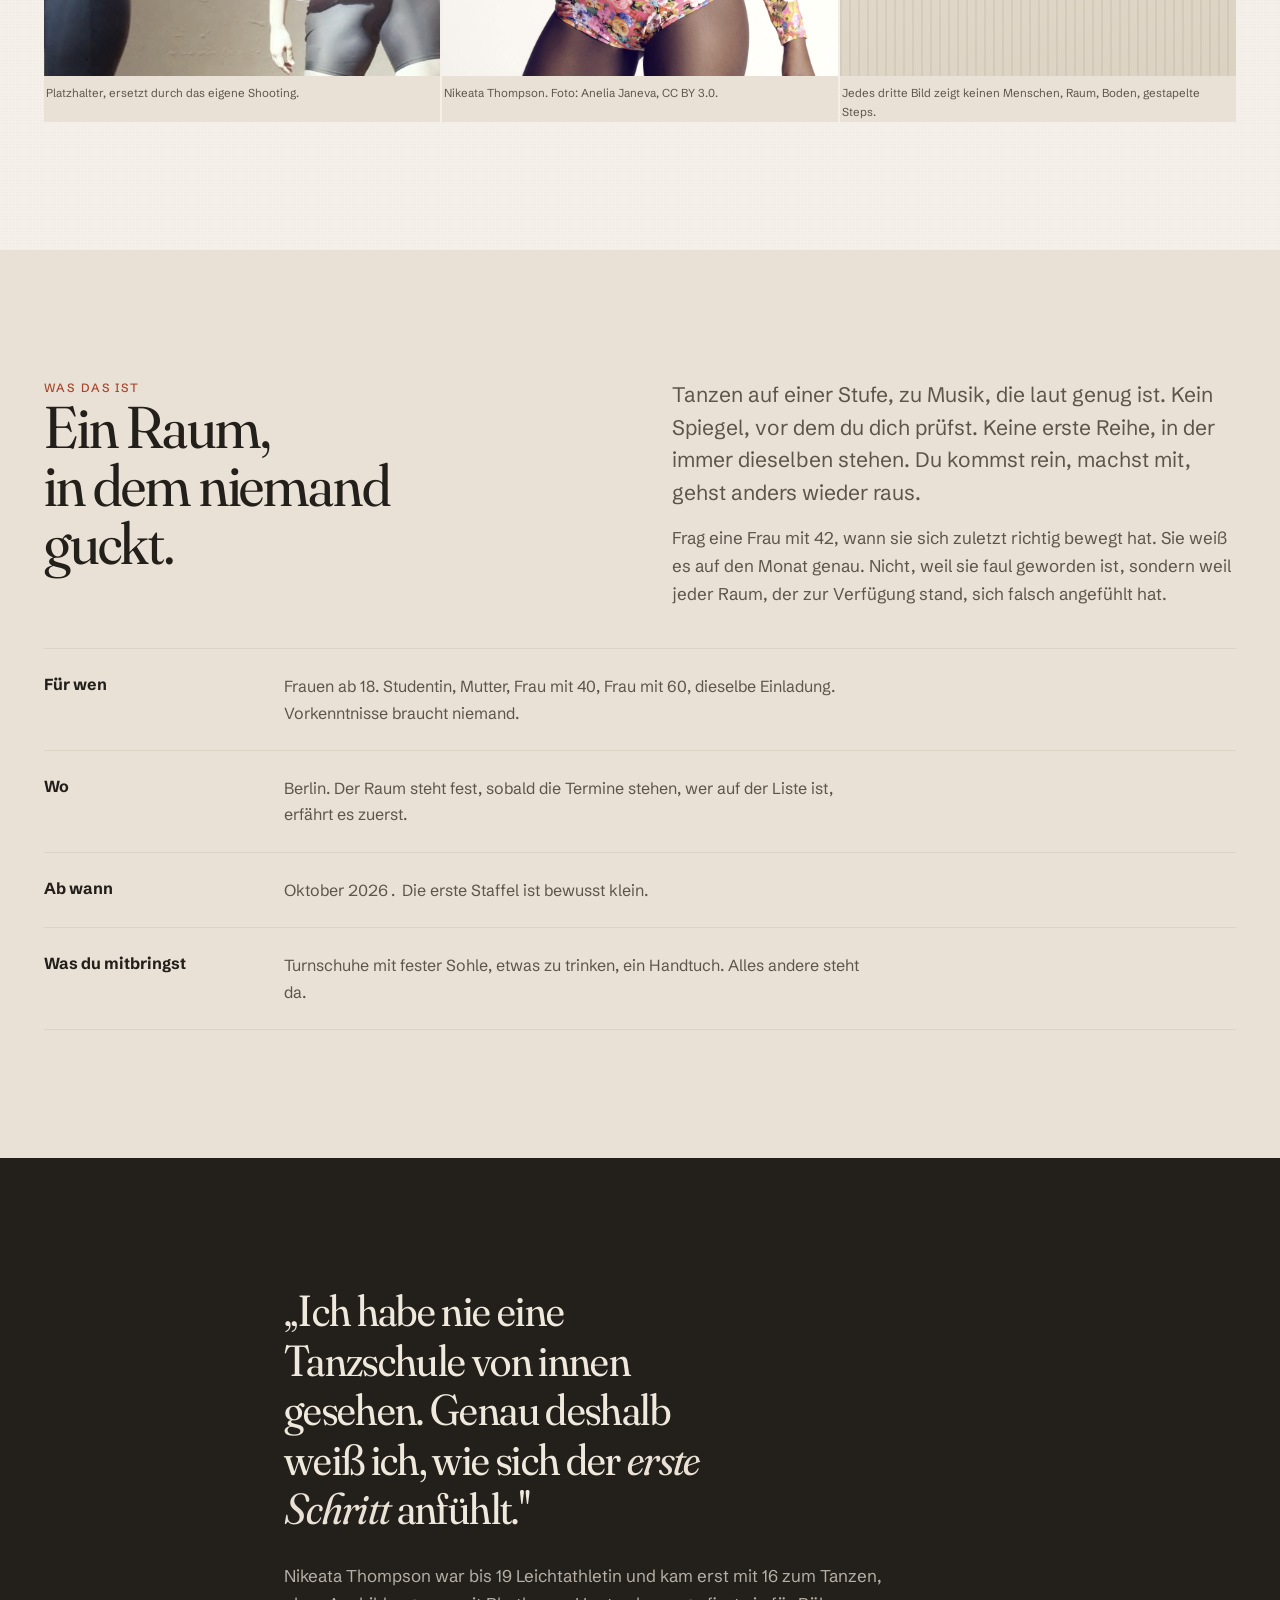
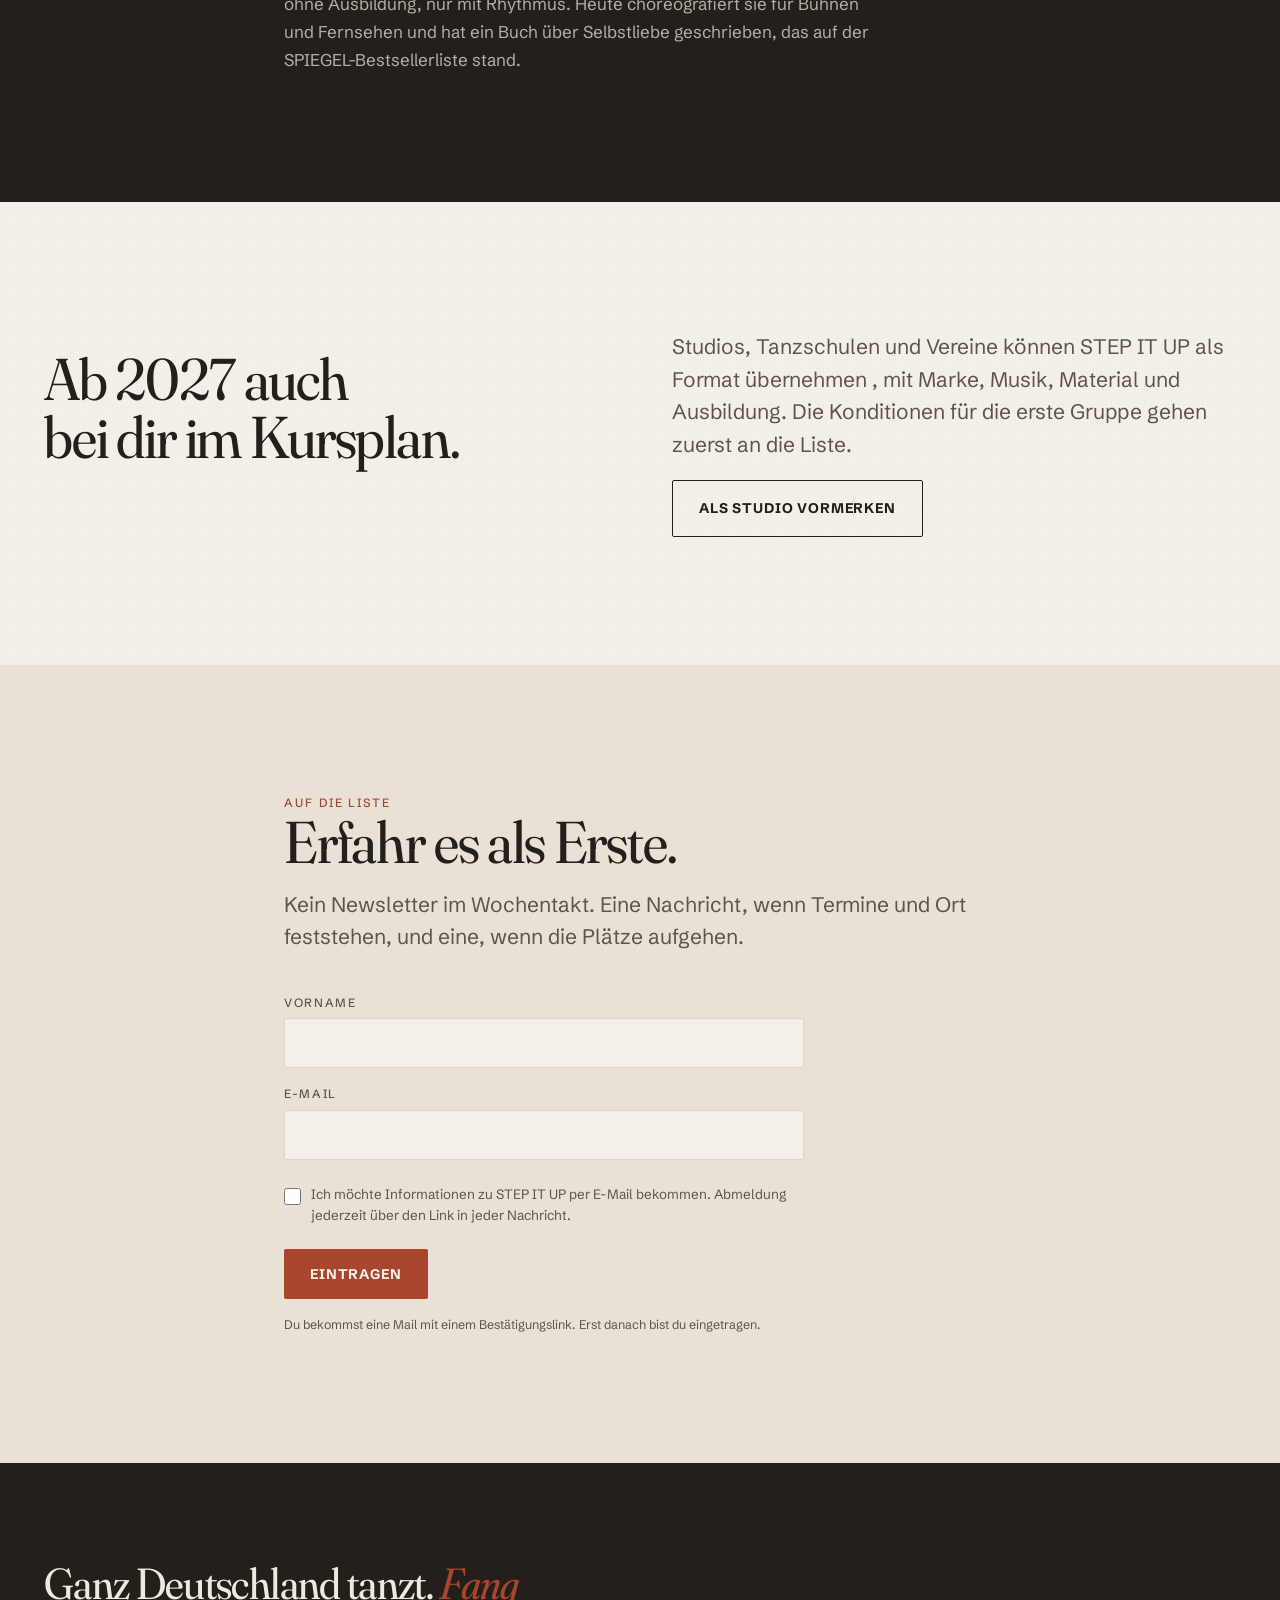
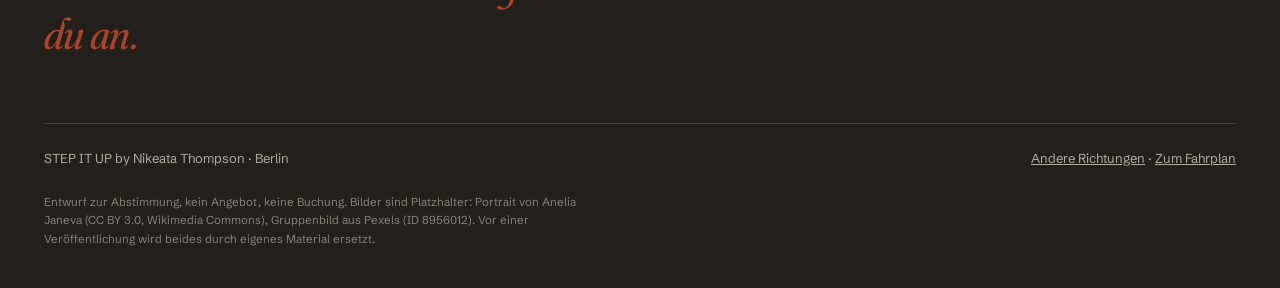
==== commit f36f26d5: "Gedankenstriche raus, Symbole und Animation, Zeitstrahl ausfuehrlicher, Entwurf Lila" ====
--- a/boutique/index.html
+++ b/boutique/index.html
@@ -16,7 +16,7 @@
  * nav: edge-aligned hairline · footer: statement · anchor hue: warm (Ton #A8452C)
  * pre-emit critique: P5 H5 E5 S5 R5 V4
  * Kontrast geprueft: Espresso/Kalk 14.31 · Rauch/Kalk 6.43 · Ton/Kalk 5.17 · Kalkweiss/Espresso 13.44
- * Regel: Ton NIE als Schrift auf Espresso (2.77:1) — dort nur als Flaeche.
+ * Regel: Ton NIE als Schrift auf Espresso (2.77:1), dort nur als Flaeche.
  */
 *{box-sizing:border-box;margin:0;padding:0}
 html,body{overflow-x:clip}
@@ -211,11 +211,11 @@
       Nicht durch eine Ausbildung, die ich selbst nie hatte.</p>
     <div class="figs">
       <figure class="rv"><img src="assets/hero-poster.jpg" alt="Eine Gruppe Frauen in Bewegung">
-        <figcaption>Platzhalter — ersetzt durch das eigene Shooting.</figcaption></figure>
+        <figcaption>Platzhalter, ersetzt durch das eigene Shooting.</figcaption></figure>
       <figure class="rv portrait"><img src="assets/nikeata-portrait.jpg" alt="Nikeata Thompson">
         <figcaption>Nikeata Thompson. Foto: Anelia Janeva, CC BY 3.0.</figcaption></figure>
       <figure class="rv"><div class="plate" role="img" aria-label="Platzhalter für ein Raumbild ohne Menschen"></div>
-        <figcaption>Jedes dritte Bild zeigt keinen Menschen — Raum, Boden, gestapelte Steps.</figcaption></figure>
+        <figcaption>Jedes dritte Bild zeigt keinen Menschen, Raum, Boden, gestapelte Steps.</figcaption></figure>
     </div>
   </div>
 </section>
@@ -232,17 +232,17 @@
           du dich prüfst. Keine erste Reihe, in der immer dieselben stehen. Du kommst rein, machst mit,
           gehst anders wieder raus.</p>
         <p class="rv muted" style="margin-top:16px">Frag eine Frau mit 42, wann sie sich zuletzt richtig
-          bewegt hat. Sie weiß es auf den Monat genau. Nicht, weil sie faul geworden ist — sondern weil
+          bewegt hat. Sie weiß es auf den Monat genau. Nicht, weil sie faul geworden ist, sondern weil
           jeder Raum, der zur Verfügung stand, sich falsch angefühlt hat.</p>
       </div>
     </div>
 
     <div class="items">
       <div class="item rv"><h3>Für wen</h3>
-        <p>Frauen ab 18. Studentin, Mutter, Frau mit 40, Frau mit 60 — dieselbe Einladung.
+        <p>Frauen ab 18. Studentin, Mutter, Frau mit 40, Frau mit 60, dieselbe Einladung.
           Vorkenntnisse braucht niemand.</p></div>
       <div class="item rv"><h3>Wo</h3>
-        <p>Berlin. Der Raum steht fest, sobald die Termine stehen — wer auf der Liste ist, erfährt es zuerst.</p></div>
+        <p>Berlin. Der Raum steht fest, sobald die Termine stehen, wer auf der Liste ist, erfährt es zuerst.</p></div>
       <div class="item rv"><h3>Ab wann</h3>
         <p><span class="num">Oktober 2026.</span> Die erste Staffel ist bewusst klein.</p></div>
       <div class="item rv"><h3>Was du mitbringst</h3>
@@ -256,7 +256,7 @@
     <p class="quote rv">„Ich habe nie eine Tanzschule von innen gesehen. Genau deshalb weiß ich,
       wie sich der <em>erste Schritt</em> anfühlt."</p>
     <p class="muted rv" style="margin-top:28px">Nikeata Thompson war bis 19 Leichtathletin und kam erst
-      mit 16 zum Tanzen — ohne Ausbildung, nur mit Rhythmus. Heute choreografiert sie für Bühnen und
+      mit 16 zum Tanzen, ohne Ausbildung, nur mit Rhythmus. Heute choreografiert sie für Bühnen und
       Fernsehen und hat ein Buch über Selbstliebe geschrieben, das auf der SPIEGEL-Bestsellerliste stand.</p>
   </div>
 </section>
@@ -269,7 +269,7 @@
         <h2 class="rv">Ab 2027 auch<br>bei dir im Kursplan.</h2>
       </div>
       <div>
-        <p class="lead rv">Studios, Tanzschulen und Vereine können STEP IT UP als Format übernehmen —
+        <p class="lead rv">Studios, Tanzschulen und Vereine können STEP IT UP als Format übernehmen ,
           mit Marke, Musik, Material und Ausbildung. Die Konditionen für die erste Gruppe gehen zuerst
           an die Liste.</p>
         <p class="rv"><a class="btn btn-b" style="margin-top:20px" href="#liste">Als Studio vormerken</a></p>
@@ -283,7 +283,7 @@
     <p class="kick rv">Auf die Liste</p>
     <h2 class="rv">Erfahr es als Erste.</h2>
     <p class="lead rv" style="margin-top:16px">Kein Newsletter im Wochentakt. Eine Nachricht, wenn
-      Termine und Ort feststehen — und eine, wenn die Plätze aufgehen.</p>
+      Termine und Ort feststehen, und eine, wenn die Plätze aufgehen.</p>
 
     <form id="f" novalidate>
       <div class="field">
@@ -317,7 +317,7 @@
       <span>STEP IT UP by Nikeata Thompson · Berlin</span>
       <span><a href="../moodboards/">Andere Richtungen</a> · <a href="../">Zum Fahrplan</a></span>
     </div>
-    <p class="disc">Entwurf zur Abstimmung — kein Angebot, keine Buchung. Bilder sind Platzhalter:
+    <p class="disc">Entwurf zur Abstimmung, kein Angebot, keine Buchung. Bilder sind Platzhalter:
       Portrait von Anelia Janeva (CC BY 3.0, Wikimedia Commons), Gruppenbild aus Pexels (ID 8956012).
       Vor einer Veröffentlichung wird beides durch eigenes Material ersetzt.</p>
   </div>
@@ -338,7 +338,7 @@
     ev.preventDefault();
     if (f.web.value) return;
     if (!f.checkValidity()) { msg.textContent = 'Bitte Vorname, E-Mail und das Häkchen ausfüllen.'; f.reportValidity(); return; }
-    msg.textContent = 'Entwurf — hier wird später die Anmeldung an Nimbuscloud übergeben.';
+    msg.textContent = 'Entwurf, hier wird später die Anmeldung an Nimbuscloud übergeben.';
   });
 })();
 </script>
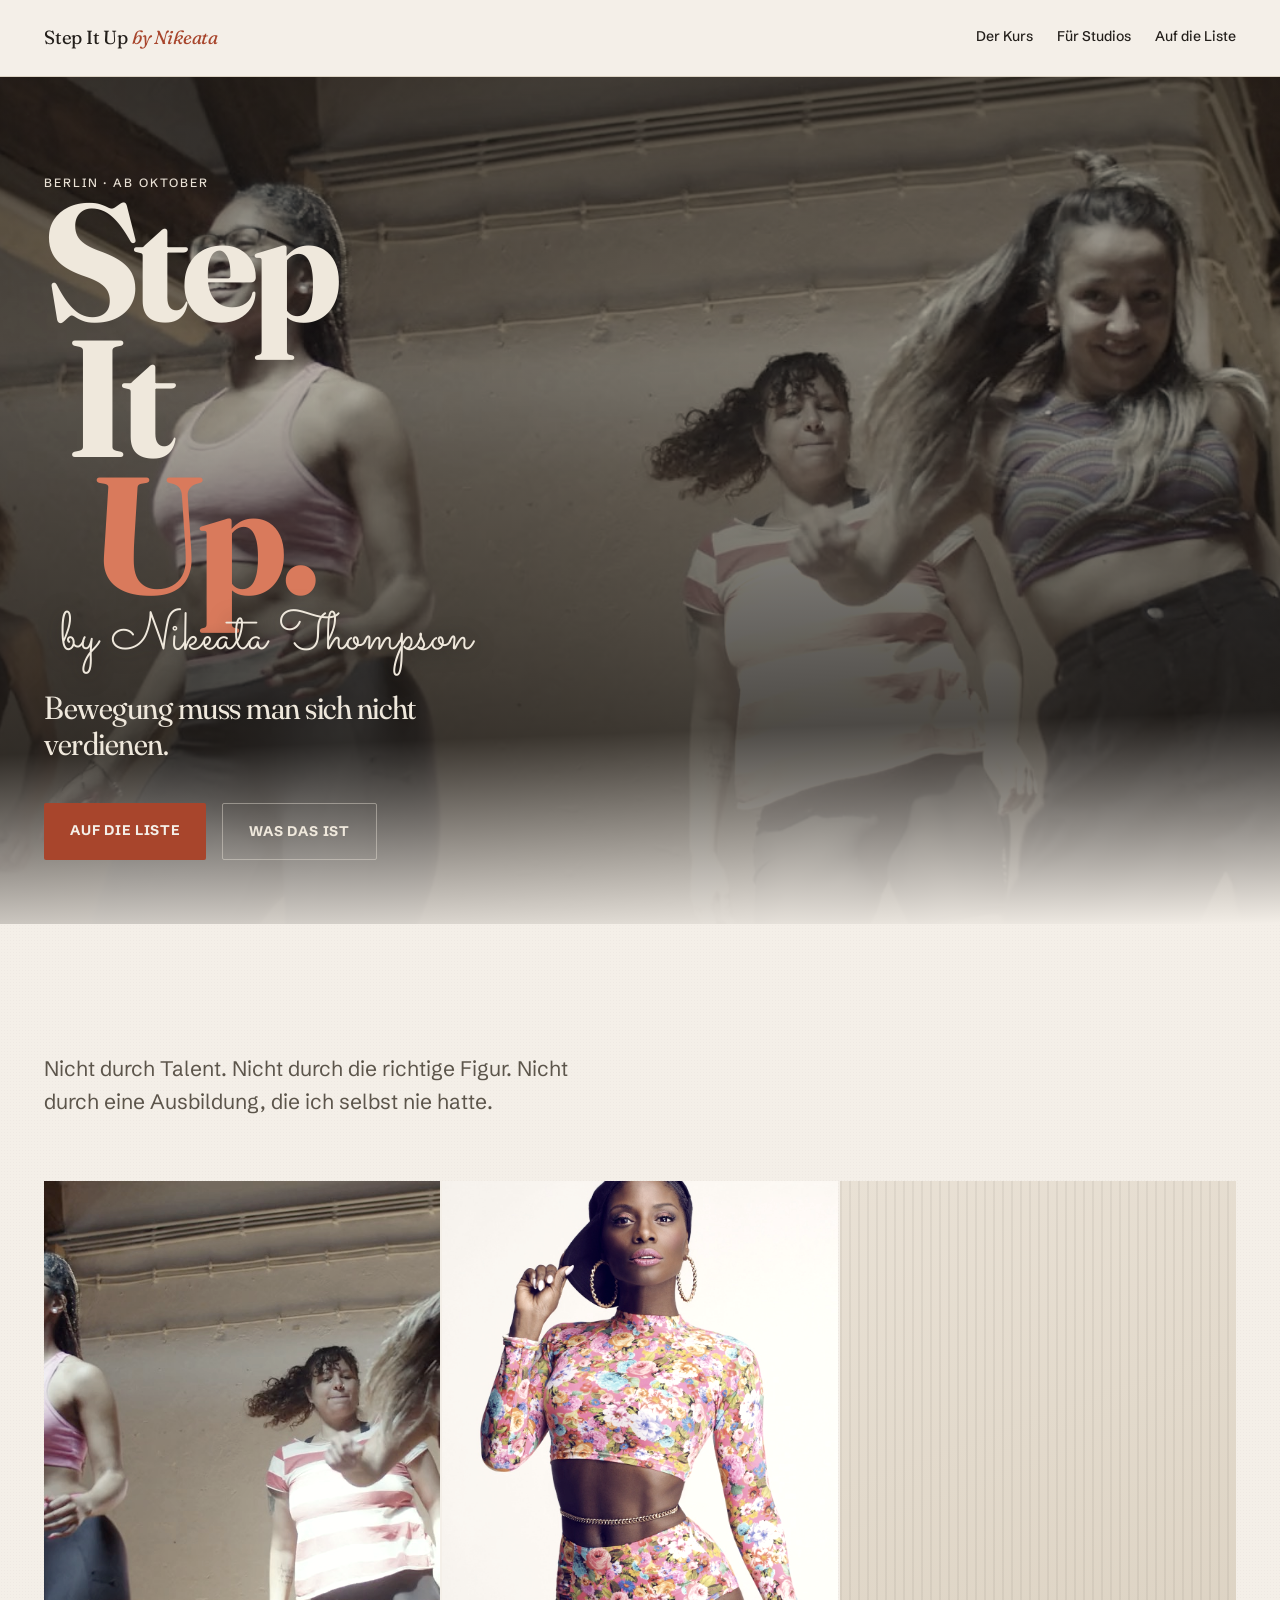
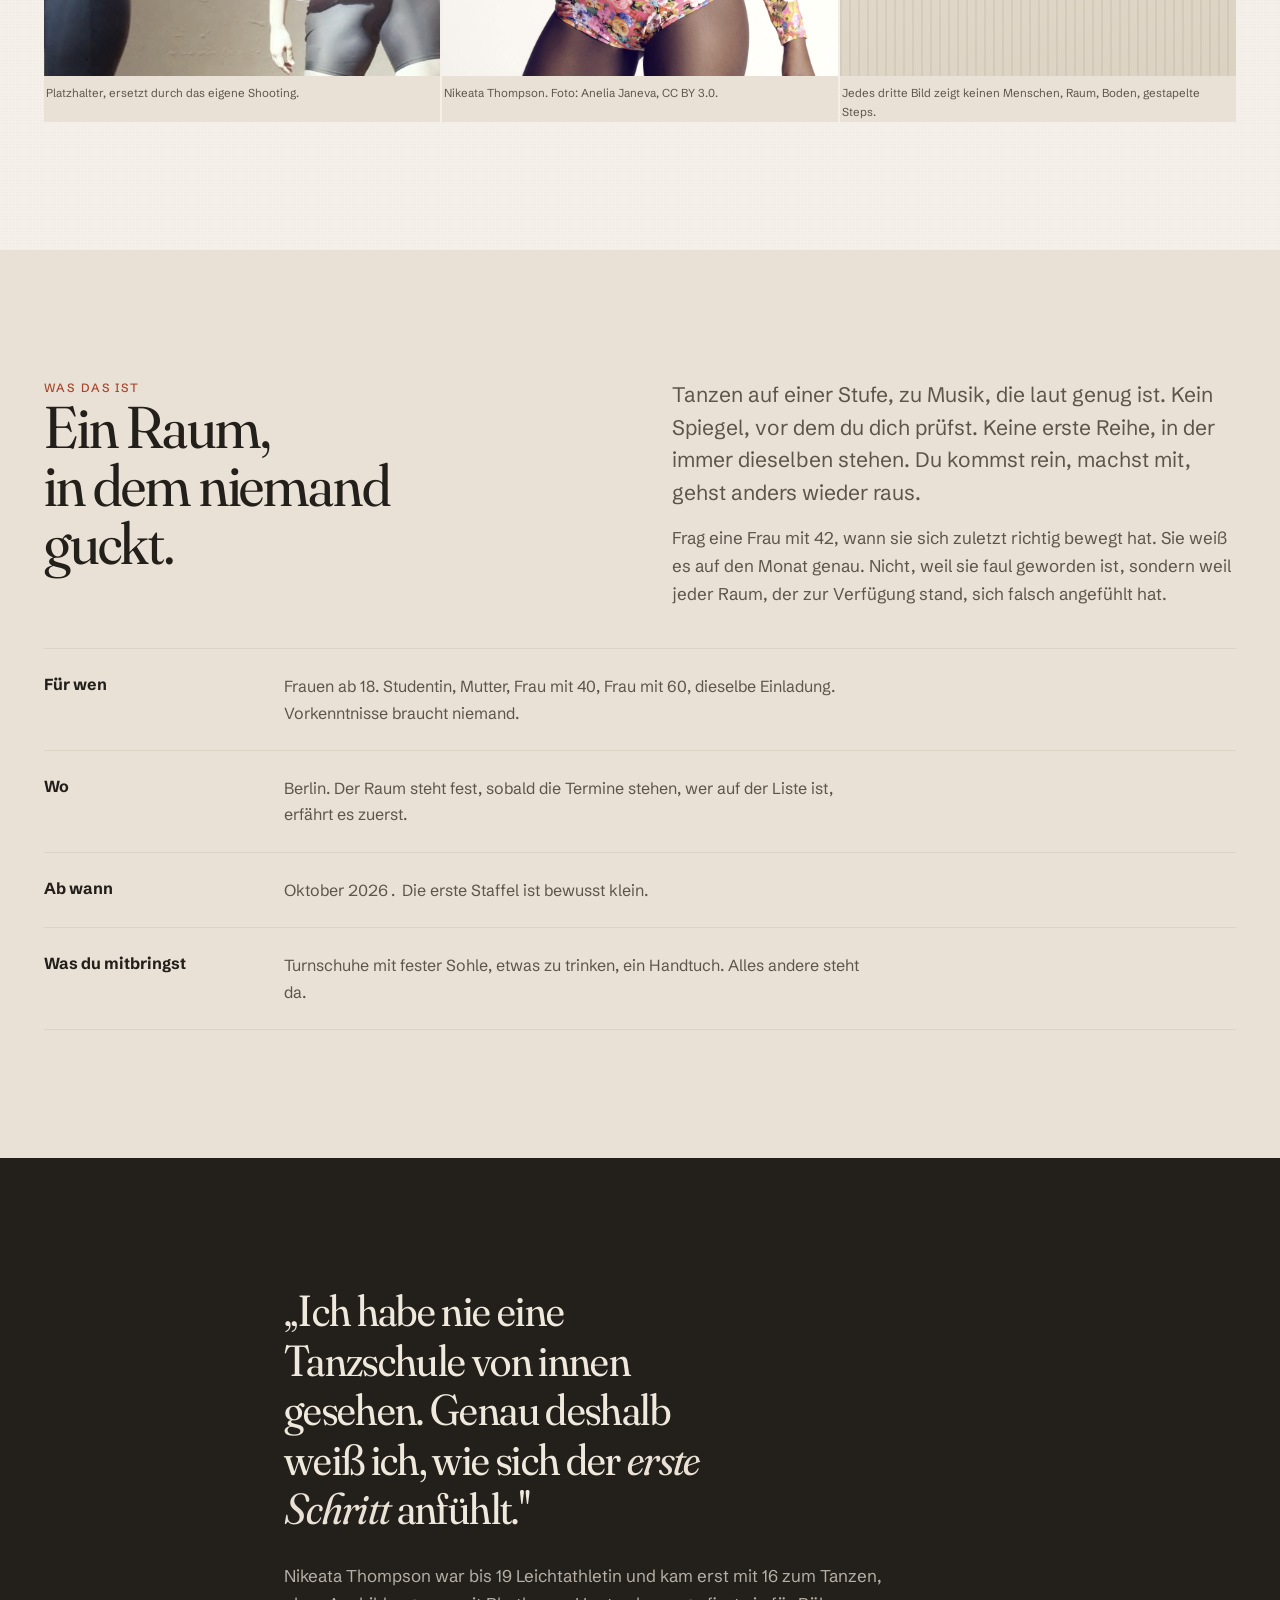
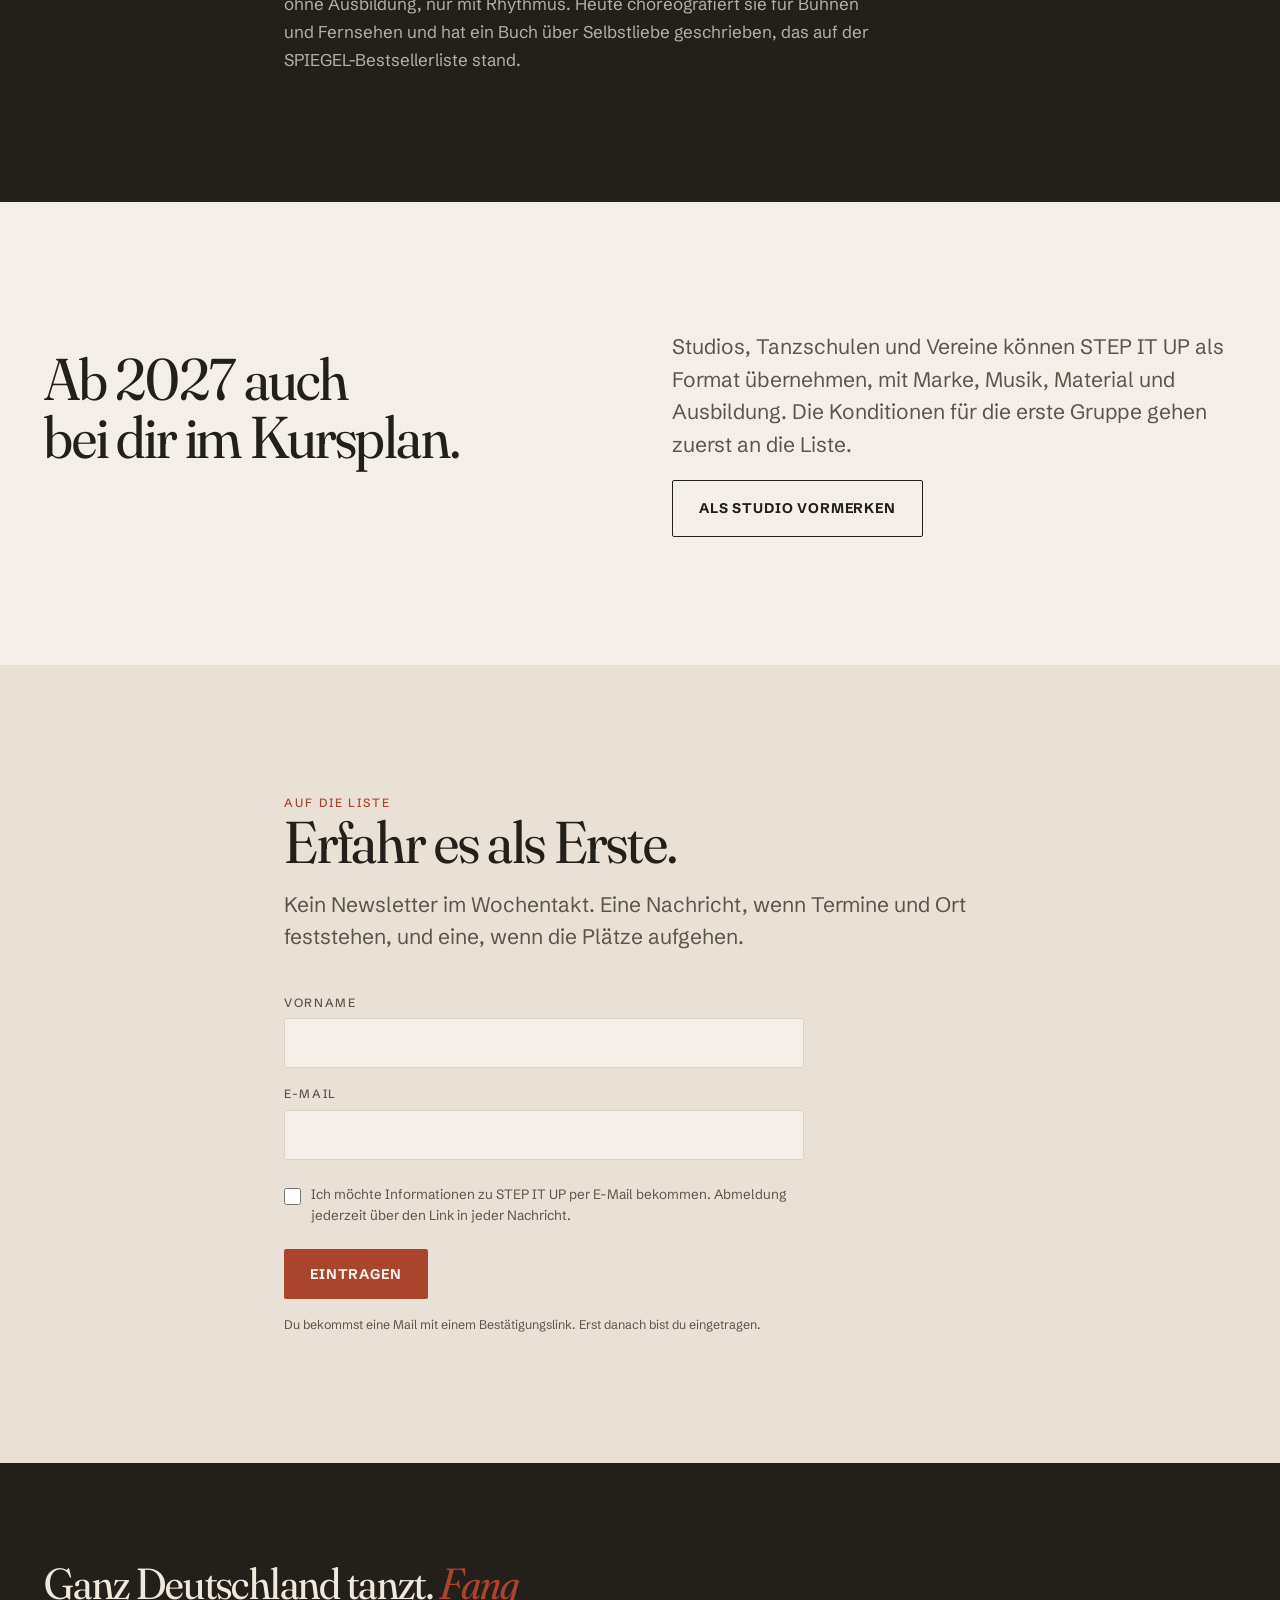
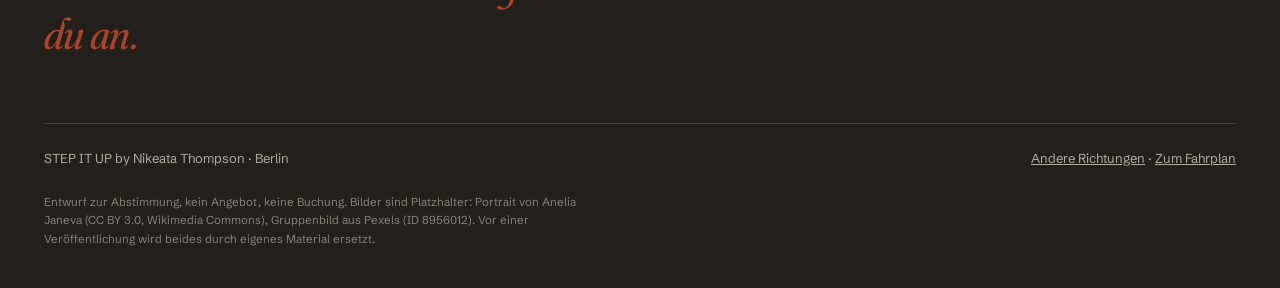
==== commit 33aeb5a1: "Signatur geschwungener, Wortzeichen animiert, Marktzahlen mit Quellen, Videothek in Nimbuscloud, Aus" ====
--- a/boutique/index.html
+++ b/boutique/index.html
@@ -269,7 +269,7 @@
         <h2 class="rv">Ab 2027 auch<br>bei dir im Kursplan.</h2>
       </div>
       <div>
-        <p class="lead rv">Studios, Tanzschulen und Vereine können STEP IT UP als Format übernehmen ,
+        <p class="lead rv">Studios, Tanzschulen und Vereine können STEP IT UP als Format übernehmen,
           mit Marke, Musik, Material und Ausbildung. Die Konditionen für die erste Gruppe gehen zuerst
           an die Liste.</p>
         <p class="rv"><a class="btn btn-b" style="margin-top:20px" href="#liste">Als Studio vormerken</a></p>
